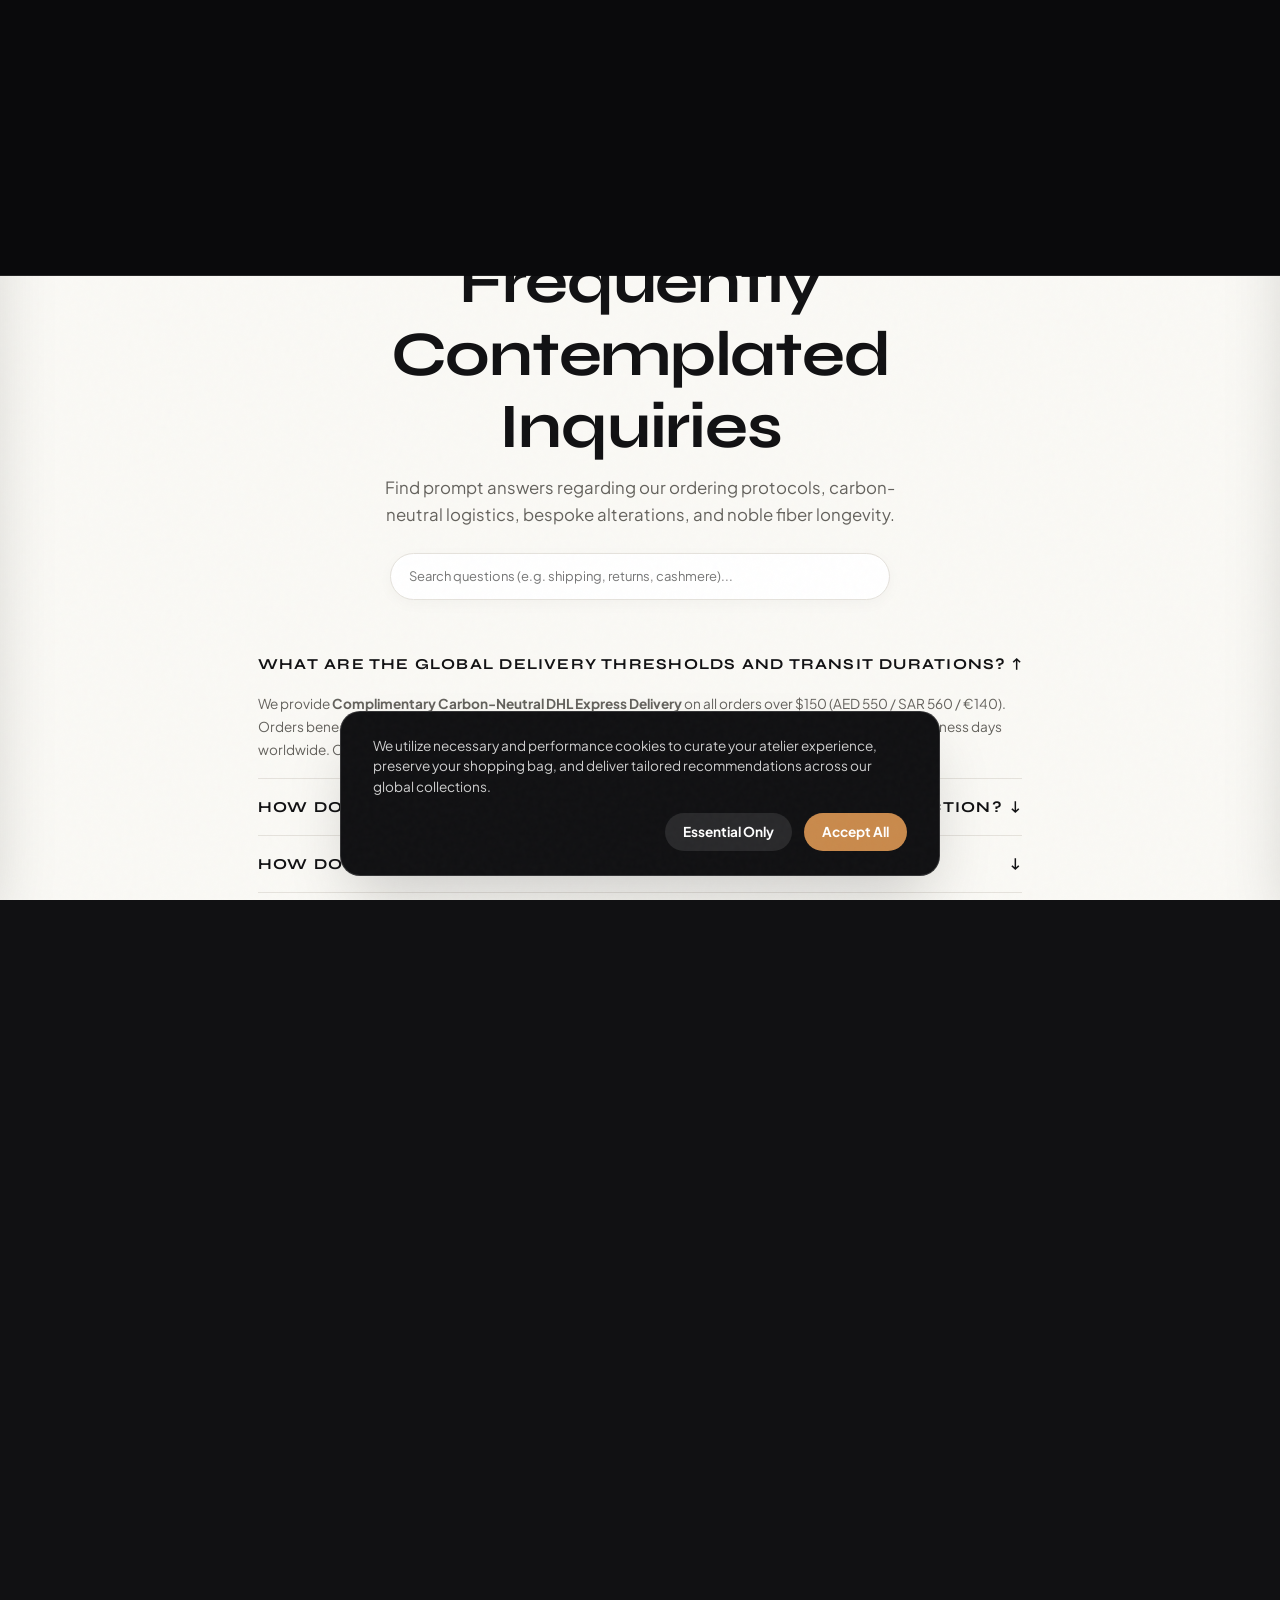
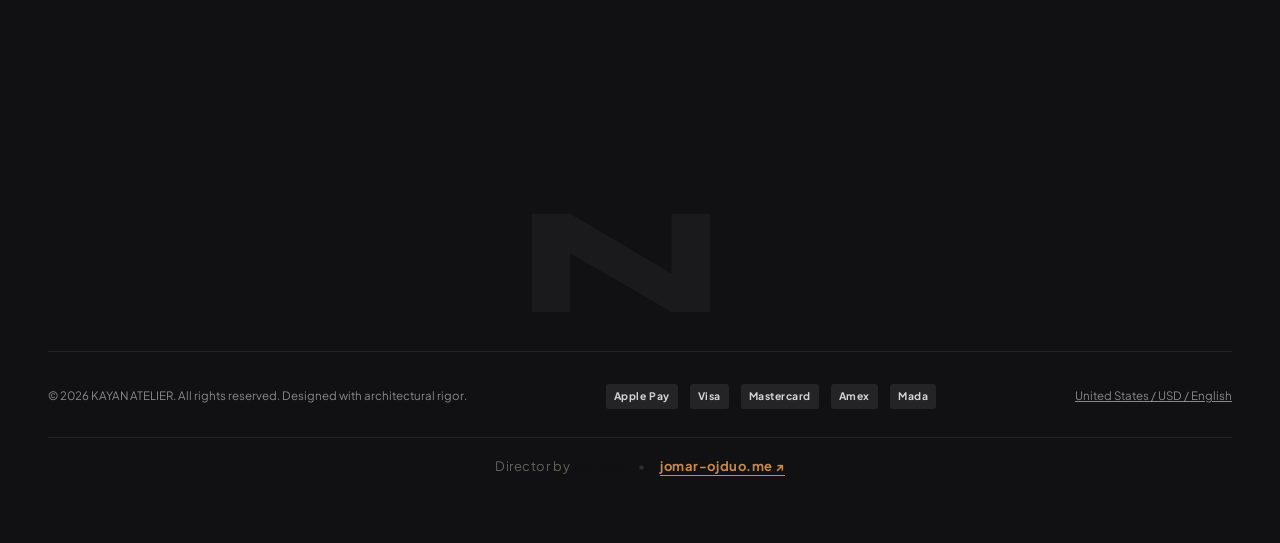
==== pages/faq.html @ 314fc162 "first commit" ====
<!DOCTYPE html>
<html lang="en" dir="ltr" data-theme="light">
<head>
  <meta charset="UTF-8" />
  <meta name="viewport" content="width=device-width, initial-scale=1.0" />
  <title>Frequently Contemplated Questions — KAYAN Atelier</title>
  <meta name="description" content="Answers regarding global delivery thresholds, white-glove returns, tailoring alterations, and noble fiber maintenance." />
  <link rel="icon" type="image/svg+xml" href="../assets/img/favicon.svg" />

  <!-- Google Fonts Preconnect & Stylesheets -->
  <link rel="preconnect" href="https://fonts.googleapis.com" />
  <link rel="preconnect" href="https://fonts.gstatic.com" crossorigin />
  <link href="https://fonts.googleapis.com/css2?family=Cairo:wght@400;600;700&family=Playfair+Display:ital,wght@0,600;0,700;1,600&family=Plus+Jakarta+Sans:wght@400;500;600;700&family=Syne:wght@700;800&family=Tajawal:wght@400;500;700&display=swap" rel="stylesheet" />

  <!-- Core Design System & Tokens -->
  <link rel="stylesheet" href="../assets/css/tokens.css" />
  <link rel="stylesheet" href="../assets/css/base.css" />
  <link rel="stylesheet" href="../assets/css/layout.css" />
  <link rel="stylesheet" href="../assets/css/animations.css" />
  <link rel="stylesheet" href="../assets/css/rtl.css" />

  <!-- Components CSS -->
  <link rel="stylesheet" href="../assets/css/components/header.css" />
  <link rel="stylesheet" href="../assets/css/components/megamenu.css" />
  <link rel="stylesheet" href="../assets/css/components/cart-drawer.css" />
  <link rel="stylesheet" href="../assets/css/components/search.css" />
  <link rel="stylesheet" href="../assets/css/components/product-card.css" />
  <link rel="stylesheet" href="../assets/css/components/modals.css" />
  <link rel="stylesheet" href="../assets/css/components/toasts.css" />
  <link rel="stylesheet" href="../assets/css/components/cursor.css" />
  <link rel="stylesheet" href="../assets/css/components/footer.css" />
  <link rel="stylesheet" href="../assets/css/pages/product.css" />

  <!-- CDNs: GSAP 3 & Lenis for silky smooth 60fps animations -->
  <script src="https://cdn.jsdelivr.net/npm/gsap@3.12.5/dist/gsap.min.js"></script>
  <script src="https://cdn.jsdelivr.net/npm/gsap@3.12.5/dist/ScrollTrigger.min.js"></script>
  <script src="https://cdn.jsdelivr.net/npm/lenis@1.0.45/dist/lenis.min.js"></script>
</head>
<body>
  <!-- Accessibility Skip Link -->
  <a href="#main-content" class="skip-link">Skip to main content</a>

  <!-- Tactile Grain Overlay -->
  <div class="grain-overlay" aria-hidden="true"></div>

  <!-- Page Transition Curtain -->
  <div class="transition-curtain">
    <div class="curtain-logo">K A Y A N</div>
  </div>

  <!-- Global Header Mount -->
  <div id="site-header-mount"></div>

  <!-- MAIN FAQ CONTENT -->
  <main id="main-content">
    <div class="container" style="max-width:860px; padding-block:var(--space-xl) var(--space-2xl);">
      
      <!-- Breadcrumbs -->
      <nav class="shop-breadcrumbs" aria-label="Breadcrumb Navigation" style="margin-bottom:16px;">
        <a href="../index.html">Atelier</a>
        <span>/</span>
        <span style="color:var(--color-text);">Client Guidance & FAQ</span>
      </nav>

      <div style="text-align:center; margin-bottom:36px;">
        <span class="pdp-brand-tag">Atelier Knowledge Dossier</span>
        <h1 class="font-display font-bold text-3xl" style="margin-block:6px 12px;">Frequently Contemplated Inquiries</h1>
        <p class="text-sm" style="color:var(--color-text-muted); max-width:540px; margin:0 auto 24px;">
          Find prompt answers regarding our ordering protocols, carbon-neutral logistics, bespoke alterations, and noble fiber longevity.
        </p>

        <!-- Live Instant Search Bar -->
        <div style="max-width:500px; margin:0 auto;">
          <input type="text" id="faq-search-input" placeholder="Search questions (e.g. shipping, returns, cashmere)..." style="width:100%; padding:12px 18px; border:1px solid var(--color-border); border-radius:var(--radius-full); background:var(--color-surface); font-size:13px; color:var(--color-text); outline:none; box-shadow:0 4px 15px rgba(0,0,0,0.03);" />
        </div>
      </div>

      <!-- FAQ Accordions Container -->
      <div id="faq-accordions-mount" class="pdp-accordions" style="border-top:none;">
        
        <div class="pdp-accordion-item open" data-keywords="shipping delivery free express cost speed threshold dhl">
          <button class="pdp-accordion-trigger">
            <span>What are the global delivery thresholds and transit durations?</span>
            <span class="pdp-accordion-icon">&darr;</span>
          </button>
          <div class="pdp-accordion-content">
            <p>We provide <strong>Complimentary Carbon-Neutral DHL Express Delivery</strong> on all orders over $150 (AED 550 / SAR 560 / €140). Orders beneath this threshold incur a flat $15 standard shipping fee. Transit times generally average 2–4 business days worldwide. Orders placed before 18:00 GST qualify for same-day atelier packing.</p>
          </div>
        </div>

        <div class="pdp-accordion-item" data-keywords="returns refund exchange white glove return pickup 30 days">
          <button class="pdp-accordion-trigger">
            <span>How does the White-Glove Doorstep Return protocol function?</span>
            <span class="pdp-accordion-icon">&darr;</span>
          </button>
          <div class="pdp-accordion-content">
            <p>We offer complimentary doorstep pickup for returns within 30 days of acquisition receipt. Garments must remain unworn, unaltered, with original security tags and cedar packaging intact. Simply visit your Collector Portal or contact WhatsApp concierge to schedule a private courier collection.</p>
          </div>
        </div>

        <div class="pdp-accordion-item" data-keywords="discount volume promo multi buy equinox 20% 25%">
          <button class="pdp-accordion-trigger">
            <span>How do the Multi-Piece Equinox volume discounts work?</span>
            <span class="pdp-accordion-icon">&darr;</span>
          </button>
          <div class="pdp-accordion-content">
            <p>During our Equinox seasonal event, acquiring 2 silhouettes applies an automated <strong>20% reduction</strong> across both items. Acquiring 3 or more silhouettes unlocks a <strong>25% reduction</strong> across the entire bag. No code is required; discounts calculate dynamically in your bag drawer.</p>
          </div>
        </div>

        <div class="pdp-accordion-item" data-keywords="sizing fit guide measurements tailors alteration small large">
          <button class="pdp-accordion-trigger">
            <span>How are KAYAN silhouettes proportioned and fitted?</span>
            <span class="pdp-accordion-icon">&darr;</span>
          </button>
          <div class="pdp-accordion-content">
            <p>Our garments are conceived with architectural presence, often featuring gentle dropped shoulders, intentional volume, and fluid drapes. Use our interactive Size Guide Calculator on any garment page to compute tailored fits based on bust and waist dimensions. Members of KAYAN Circle also enjoy complimentary hem and sleeve alterations at all 12 flagship ateliers.</p>
          </div>
        </div>

        <div class="pdp-accordion-item" data-keywords="noble fibers care washing dry clean merino cashmere silk cotton">
          <button class="pdp-accordion-trigger">
            <span>How should I preserve and maintain noble fibers?</span>
            <span class="pdp-accordion-icon">&darr;</span>
          </button>
          <div class="pdp-accordion-content">
            <p>Pure merino wool and cashmere should not be frequently laundered; wool naturally breathes and repels odors. Air garments after wear on the provided cedar hangers. For deep cleansing, employ specialist eco dry-cleaning only. Mulberry silk should be gently steamed or cold-washed with silk elixir.</p>
          </div>
        </div>

        <div class="pdp-accordion-item" data-keywords="loyalty circle tier points obsidian rewards vip">
          <button class="pdp-accordion-trigger">
            <span>What are the tiers of the KAYAN Circle program?</span>
            <span class="pdp-accordion-icon">&darr;</span>
          </button>
          <div class="pdp-accordion-content">
            <p>The Circle comprises Member, Silver Horizon, Gold Solstice, and Obsidian Circle tiers. Points accrue at 1 point per $1 acquired. Privileges include 48-hour pre-drop runway reserve, dedicated 24/7 private WhatsApp concierge, and private salon suite bookings.</p>
          </div>
        </div>

      </div>

    </div>
  </main>

  <!-- Global Footer Mount -->
  <div id="site-footer-mount"></div>

  <!-- Application Bootstrap (Universal: works on file:/// and HTTP) -->
  <script src="../assets/js/kayan-bundle.js"></script>
  <script>
    // Accordion toggle & instant search
    document.addEventListener('DOMContentLoaded', () => {
      const items = document.querySelectorAll('.pdp-accordion-item');
      items.forEach(item => {
        const trigger = item.querySelector('.pdp-accordion-trigger');
        trigger.addEventListener('click', () => {
          item.classList.toggle('open');
        });
      });

      const search = document.getElementById('faq-search-input');
      search?.addEventListener('input', (e) => {
        const query = e.target.value.toLowerCase().trim();
        items.forEach(item => {
          const text = item.textContent.toLowerCase();
          const keywords = item.dataset.keywords || '';
          if (query === '' || text.includes(query) || keywords.includes(query)) {
            item.style.display = 'block';
            if (query !== '') item.classList.add('open');
          } else {
            item.style.display = 'none';
          }
        });
      });
    });
  </script>
</body>
</html>
---- assets/css/tokens.css ----
/* ==========================================================================
   KAYAN LUXURY FASHION — DESIGN SYSTEM TOKENS
   ========================================================================== */

:root {
  /* --- Brand Primitives --- */
  --brand-raw-alabaster: #FAF9F5;
  --brand-bone-muted: #F1EFEA;
  --brand-surface-white: #FFFFFF;
  --brand-obsidian-ink: #111113;
  --brand-obsidian-soft: #1E1E22;
  --brand-terracotta-gold: #C98A4C;
  --brand-bronze-light: #D4A373;
  --brand-warm-stone: #E5E2DC;

  /* --- Light Theme (Default) --- */
  --color-bg: var(--brand-raw-alabaster);
  --color-bg-secondary: var(--brand-bone-muted);
  --color-surface: var(--brand-surface-white);
  --color-surface-hover: #F8F7F4;
  --color-surface-glass: rgba(255, 255, 255, 0.82);
  --color-surface-elevated: #FFFFFF;

  --color-text: var(--brand-obsidian-ink);
  --color-text-muted: #64625D;
  --color-text-subtle: #98948C;
  --color-text-inverse: var(--brand-raw-alabaster);

  --color-border: var(--brand-warm-stone);
  --color-border-subtle: #EEECE7;
  --color-border-strong: #BCB8B0;

  --color-primary: var(--brand-obsidian-ink);
  --color-primary-hover: #26262B;
  --color-primary-contrast: var(--brand-raw-alabaster);

  --color-accent: var(--brand-terracotta-gold);
  --color-accent-hover: #B2773B;
  --color-accent-subtle: rgba(201, 138, 76, 0.12);
  --color-accent-contrast: #FFFFFF;

  --color-success: #10B981;
  --color-warning: #F59E0B;
  --color-error: #EF4444;
  --color-sale: #DC2626;
  --color-sale-subtle: rgba(220, 38, 38, 0.1);

  /* --- Shadows --- */
  --shadow-xs: 0 1px 2px rgba(0, 0, 0, 0.04);
  --shadow-sm: 0 4px 12px rgba(0, 0, 0, 0.05);
  --shadow-md: 0 12px 28px -6px rgba(0, 0, 0, 0.08);
  --shadow-lg: 0 20px 48px -8px rgba(0, 0, 0, 0.12);
  --shadow-xl: 0 32px 64px -12px rgba(0, 0, 0, 0.18);
  --shadow-accent: 0 8px 24px rgba(201, 138, 76, 0.25);

  /* --- Typography --- */
  --font-display: 'Syne', 'Playfair Display', Georgia, serif;
  --font-serif: 'Playfair Display', Georgia, serif;
  --font-sans: 'Plus Jakarta Sans', system-ui, -apple-system, BlinkMacSystemFont, 'Segoe UI', Roboto, sans-serif;
  --font-arabic: 'Tajawal', 'Cairo', system-ui, sans-serif;

  /* Fluid Type Scale */
  --text-2xs: clamp(0.65rem, 0.62rem + 0.15vw, 0.72rem);
  --text-xs: clamp(0.75rem, 0.72rem + 0.2vw, 0.85rem);
  --text-sm: clamp(0.85rem, 0.82rem + 0.25vw, 0.95rem);
  --text-base: clamp(0.95rem, 0.92rem + 0.3vw, 1.05rem);
  --text-md: clamp(1.1rem, 1.05rem + 0.4vw, 1.25rem);
  --text-lg: clamp(1.25rem, 1.18rem + 0.6vw, 1.55rem);
  --text-xl: clamp(1.55rem, 1.45rem + 0.9vw, 2.1rem);
  --text-2xl: clamp(2rem, 1.75rem + 1.4vw, 2.9rem);
  --text-3xl: clamp(2.6rem, 2.2rem + 2.2vw, 4.2rem);
  --text-hero: clamp(3.2rem, 2.6rem + 4.2vw, 6.8rem);

  /* --- Spacing System --- */
  --space-3xs: 0.25rem;
  --space-2xs: 0.5rem;
  --space-xs: 0.75rem;
  --space-sm: 1rem;
  --space-md: 1.5rem;
  --space-lg: 2rem;
  --space-xl: 3rem;
  --space-2xl: 4.5rem;
  --space-3xl: 6.5rem;
  --space-4xl: 9rem;

  /* Container & Layout */
  --container-max: 1560px;
  --container-narrow: 1200px;
  --container-reading: 840px;
  --header-height: 80px;
  --announcement-height: 40px;

  /* Radius */
  --radius-xs: 3px;
  --radius-sm: 6px;
  --radius-md: 12px;
  --radius-lg: 20px;
  --radius-xl: 32px;
  --radius-full: 9999px;

  /* Transitions & Motion Curves */
  --ease-out-expo: cubic-bezier(0.16, 1, 0.3, 1);
  --ease-out-quart: cubic-bezier(0.25, 1, 0.5, 1);
  --ease-in-out-quart: cubic-bezier(0.76, 0, 0.24, 1);
  --ease-spring: cubic-bezier(0.34, 1.56, 0.64, 1);
  --ease-smooth: cubic-bezier(0.4, 0, 0.2, 1);

  --duration-fast: 180ms;
  --duration-normal: 320ms;
  --duration-medium: 500ms;
  --duration-slow: 850ms;
  --duration-deliberate: 1200ms;

  /* Z-Index Hierarchy */
  --z-negative: -1;
  --z-base: 1;
  --z-sticky: 50;
  --z-header: 100;
  --z-megamenu: 110;
  --z-floating-bar: 150;
  --z-drawer: 200;
  --z-modal: 300;
  --z-toast: 400;
  --z-cursor: 999;
  --z-preloader: 1000;
  --z-transition-wipe: 1100;
}

/* --- Dark Theme Overrides --- */
[data-theme="dark"] {
  --color-bg: #0A0A0C;
  --color-bg-secondary: #121216;
  --color-surface: #18181D;
  --color-surface-hover: #222229;
  --color-surface-glass: rgba(24, 24, 29, 0.85);
  --color-surface-elevated: #202026;

  --color-text: #F6F4F0;
  --color-text-muted: #9E9B93;
  --color-text-subtle: #68655E;
  --color-text-inverse: #0A0A0C;

  --color-border: #282830;
  --color-border-subtle: #1C1C22;
  --color-border-strong: #3D3D48;

  --color-primary: #F6F4F0;
  --color-primary-hover: #E3E0D8;
  --color-primary-contrast: #0A0A0C;

  --color-accent: var(--brand-bronze-light);
  --color-accent-hover: #E2B384;
  --color-accent-subtle: rgba(212, 163, 115, 0.16);
  --color-accent-contrast: #0A0A0C;

  --shadow-xs: 0 1px 2px rgba(0, 0, 0, 0.35);
  --shadow-sm: 0 4px 14px rgba(0, 0, 0, 0.45);
  --shadow-md: 0 12px 30px rgba(0, 0, 0, 0.55);
  --shadow-lg: 0 20px 50px rgba(0, 0, 0, 0.65);
  --shadow-xl: 0 32px 70px rgba(0, 0, 0, 0.75);
}

/* Reduced Motion Override */
@media (prefers-reduced-motion: reduce) {
  *, *::before, *::after {
    animation-duration: 0.01ms !important;
    animation-iteration-count: 1 !important;
    transition-duration: 0.01ms !important;
    scroll-behavior: auto !important;
  }
}
---- assets/css/base.css ----
/* ==========================================================================
   KAYAN LUXURY FASHION — BASE CSS & RESET
   ========================================================================== */

*, *::before, *::after {
  box-sizing: border-box;
  margin: 0;
  padding: 0;
}

html {
  font-size: 16px;
  scroll-behavior: smooth;
  -webkit-text-size-adjust: 100%;
  text-rendering: optimizeLegibility;
  -webkit-font-smoothing: antialiased;
  -moz-osx-font-smoothing: grayscale;
  background-color: var(--color-bg);
  color: var(--color-text);
  transition: background-color var(--duration-medium) var(--ease-out-expo),
              color var(--duration-medium) var(--ease-out-expo);
}

body {
  min-height: 100vh;
  font-family: var(--font-sans);
  font-size: var(--text-base);
  line-height: 1.6;
  color: var(--color-text);
  background-color: var(--color-bg);
  overflow-x: hidden;
  position: relative;
}

/* RTL Typography adjust */
[dir="rtl"] body {
  font-family: var(--font-arabic), var(--font-sans);
}

[dir="rtl"] h1, [dir="rtl"] h2, [dir="rtl"] h3, [dir="rtl"] .font-display {
  font-family: var(--font-arabic), var(--font-display);
  letter-spacing: normal;
}

/* Selection */
::selection {
  background-color: var(--color-accent);
  color: #FFFFFF;
}

/* Focus Outline */
:focus-visible {
  outline: 2px solid var(--color-accent);
  outline-offset: 3px;
  border-radius: var(--radius-xs);
}

:focus:not(:focus-visible) {
  outline: none;
}

/* Accessibility: Skip Link */
.skip-link {
  position: absolute;
  top: -100px;
  inset-inline-start: var(--space-md);
  z-index: 9999;
  background: var(--color-primary);
  color: var(--color-primary-contrast);
  padding: var(--space-xs) var(--space-md);
  font-weight: 600;
  border-radius: var(--radius-sm);
  transition: top var(--duration-fast) var(--ease-out-quart);
  text-decoration: none;
}

.skip-link:focus {
  top: var(--space-md);
}

/* Visually Hidden Helper */
.sr-only {
  position: absolute !important;
  width: 1px !important;
  height: 1px !important;
  padding: 0 !important;
  margin: -1px !important;
  overflow: hidden !important;
  clip: rect(0, 0, 0, 0) !important;
  white-space: nowrap !important;
  border: 0 !important;
}

/* Links */
a {
  color: inherit;
  text-decoration: none;
  transition: color var(--duration-fast) var(--ease-smooth);
}

/* Typography elements */
h1, h2, h3, h4, h5, h6 {
  font-family: var(--font-display);
  font-weight: 700;
  line-height: 1.15;
  letter-spacing: -0.02em;
  color: var(--color-text);
  margin-bottom: var(--space-xs);
}

h1 { font-size: var(--text-3xl); }
h2 { font-size: var(--text-2xl); }
h3 { font-size: var(--text-xl); }
h4 { font-size: var(--text-lg); }
h5 { font-size: var(--text-md); }
h6 { font-size: var(--text-base); }

p {
  margin-bottom: var(--space-sm);
  color: var(--color-text-muted);
}

p:last-child {
  margin-bottom: 0;
}

/* Images & Media */
img, picture, video, canvas, svg {
  display: block;
  max-width: 100%;
  height: auto;
}

img {
  object-fit: cover;
}

/* Form Elements */
input, button, textarea, select {
  font: inherit;
  color: inherit;
  border: none;
  background: transparent;
}

button {
  cursor: pointer;
  user-select: none;
}

/* Scrollbar Customization */
::-webkit-scrollbar {
  width: 8px;
  height: 8px;
}

::-webkit-scrollbar-track {
  background: var(--color-bg-secondary);
}

::-webkit-scrollbar-thumb {
  background: var(--color-border-strong);
  border-radius: var(--radius-full);
}

::-webkit-scrollbar-thumb:hover {
  background: var(--color-text-subtle);
}

/* Custom Grain Overlay for Editorial Feel */
.grain-overlay {
  position: fixed;
  inset: 0;
  width: 100%;
  height: 100%;
  pointer-events: none;
  z-index: 998;
  opacity: 0.022;
  background-image: url("data:image/svg+xml,%3Csvg viewBox='0 0 200 200' xmlns='http://www.w3.org/2000/svg'%3E%3Cfilter id='noiseFilter'%3E%3CfeTurbulence type='fractalNoise' baseFrequency='0.8' numOctaves='3' stitchTiles='stitch'/%3E%3C/filter%3E%3Crect width='100%25' height='100%25' filter='url(%23noiseFilter)'/%3E%3C/svg%3E");
}
---- assets/css/layout.css ----
/* ==========================================================================
   KAYAN LUXURY FASHION — LAYOUT UTILITIES
   ========================================================================== */

.page-wrapper {
  position: relative;
  min-height: 100vh;
  display: flex;
  flex-direction: column;
}

main {
  flex: 1 0 auto;
}

/* Containers */
.container {
  width: 100%;
  max-width: var(--container-max);
  margin-inline: auto;
  padding-inline: var(--space-md);
}

.container-narrow {
  width: 100%;
  max-width: var(--container-narrow);
  margin-inline: auto;
  padding-inline: var(--space-md);
}

.container-reading {
  width: 100%;
  max-width: var(--container-reading);
  margin-inline: auto;
  padding-inline: var(--space-md);
}

.container-fluid {
  width: 100%;
  padding-inline: var(--space-md);
}

@media (min-width: 768px) {
  .container, .container-narrow, .container-fluid {
    padding-inline: var(--space-lg);
  }
}

@media (min-width: 1280px) {
  .container, .container-narrow, .container-fluid {
    padding-inline: var(--space-xl);
  }
}

/* Section Spacing */
.section-py {
  padding-block: var(--space-2xl);
}

.section-py-lg {
  padding-block: var(--space-3xl);
}

.section-py-sm {
  padding-block: var(--space-xl);
}

/* Flex Utilities */
.flex { display: flex; }
.inline-flex { display: inline-flex; }
.flex-col { flex-direction: column; }
.flex-wrap { flex-wrap: wrap; }
.items-center { align-items: center; }
.items-start { align-items: flex-start; }
.items-end { align-items: flex-end; }
.items-stretch { align-items: stretch; }
.justify-between { justify-content: space-between; }
.justify-center { justify-content: center; }
.justify-end { justify-content: flex-end; }
.justify-start { justify-content: flex-start; }

.gap-2xs { gap: var(--space-2xs); }
.gap-xs { gap: var(--space-xs); }
.gap-sm { gap: var(--space-sm); }
.gap-md { gap: var(--space-md); }
.gap-lg { gap: var(--space-lg); }
.gap-xl { gap: var(--space-xl); }

/* Grid Utilities */
.grid { display: grid; }
.grid-cols-1 { grid-template-columns: repeat(1, minmax(0, 1fr)); }
.grid-cols-2 { grid-template-columns: repeat(2, minmax(0, 1fr)); }
.grid-cols-3 { grid-template-columns: repeat(3, minmax(0, 1fr)); }
.grid-cols-4 { grid-template-columns: repeat(4, minmax(0, 1fr)); }
.grid-cols-5 { grid-template-columns: repeat(5, minmax(0, 1fr)); }

@media (max-width: 1024px) {
  .grid-cols-4, .grid-cols-5 {
    grid-template-columns: repeat(2, minmax(0, 1fr));
  }
}

@media (max-width: 640px) {
  .grid-cols-2, .grid-cols-3, .grid-cols-4, .grid-cols-5 {
    grid-template-columns: repeat(1, minmax(0, 1fr));
  }
}

/* Section Header Typography pattern */
.section-header {
  margin-bottom: var(--space-xl);
  display: flex;
  flex-direction: column;
  gap: var(--space-2xs);
}

.section-header.flex-row-header {
  flex-direction: row;
  justify-content: space-between;
  align-items: flex-end;
}

.section-tag {
  font-family: var(--font-sans);
  font-size: var(--text-xs);
  text-transform: uppercase;
  letter-spacing: 0.18em;
  font-weight: 700;
  color: var(--color-accent);
}

.section-title {
  font-family: var(--font-display);
  font-size: var(--text-2xl);
  font-weight: 700;
  letter-spacing: -0.02em;
  color: var(--color-text);
  line-height: 1.1;
}

.section-desc {
  max-width: 580px;
  font-size: var(--text-base);
  color: var(--color-text-muted);
}
---- assets/css/animations.css ----
/* ==========================================================================
   KAYAN LUXURY FASHION — ANIMATIONS & KEYFRAMES
   ========================================================================== */

/* Shimmer for Skeleton States */
@keyframes shimmer {
  0% { background-position: -200% 0; }
  100% { background-position: 200% 0; }
}

.skeleton {
  background: linear-gradient(
    90deg,
    var(--color-bg-secondary) 25%,
    var(--color-surface-hover) 37%,
    var(--color-bg-secondary) 63%
  );
  background-size: 400% 100%;
  animation: shimmer 1.6s ease-in-out infinite;
  border-radius: var(--radius-xs);
}

/* Marquee Animations */
@keyframes marqueeLeft {
  0% { transform: translate3d(0, 0, 0); }
  100% { transform: translate3d(-50%, 0, 0); }
}

@keyframes marqueeRight {
  0% { transform: translate3d(-50%, 0, 0); }
  100% { transform: translate3d(0, 0, 0); }
}

.marquee-track {
  display: flex;
  width: max-content;
  white-space: nowrap;
  will-change: transform;
  animation: marqueeLeft 32s linear infinite;
}

.marquee-track.reverse {
  animation: marqueeRight 32s linear infinite;
}

.marquee-track:hover {
  animation-play-state: paused;
}

/* Badge Pulsing */
@keyframes pulseDot {
  0% { transform: scale(0.95); box-shadow: 0 0 0 0 rgba(201, 138, 76, 0.6); }
  70% { transform: scale(1); box-shadow: 0 0 0 8px rgba(201, 138, 76, 0); }
  100% { transform: scale(0.95); box-shadow: 0 0 0 0 rgba(201, 138, 76, 0); }
}

.pulsing-dot {
  width: 8px;
  height: 8px;
  background-color: var(--color-accent);
  border-radius: 50%;
  display: inline-block;
  animation: pulseDot 2s cubic-bezier(0.4, 0, 0.6, 1) infinite;
}

/* Heart Particle Burst */
@keyframes heartBurstEffect {
  0% { transform: scale(0.8); }
  45% { transform: scale(1.35); }
  75% { transform: scale(0.95); }
  100% { transform: scale(1); }
}

.heart-burst {
  animation: heartBurstEffect 480ms var(--ease-spring) forwards;
}

/* Cart Badge Pop */
@keyframes badgePop {
  0% { transform: scale(0.6); }
  50% { transform: scale(1.4); }
  100% { transform: scale(1); }
}

.badge-pop {
  animation: badgePop 350ms var(--ease-spring) forwards;
}

/* Button Ripple Effect */
.ripple {
  position: absolute;
  border-radius: 50%;
  transform: scale(0);
  animation: rippleEffect 600ms linear;
  background-color: rgba(255, 255, 255, 0.35);
  pointer-events: none;
}

@keyframes rippleEffect {
  to {
    transform: scale(4);
    opacity: 0;
  }
}

/* Floating animation */
@keyframes subtleFloat {
  0%, 100% { transform: translateY(0); }
  50% { transform: translateY(-8px); }
}

.animate-float {
  animation: subtleFloat 5s ease-in-out infinite;
}

/* Spin animation */
@keyframes spinClockwise {
  from { transform: rotate(0deg); }
  to { transform: rotate(360deg); }
}

.animate-spin {
  animation: spinClockwise 12s linear infinite;
}

/* Page Transition Curtain Wipe */
.transition-curtain {
  position: fixed;
  inset: 0;
  width: 100vw;
  height: 100vh;
  z-index: var(--z-transition-wipe);
  background: var(--brand-obsidian-ink);
  transform: translateY(100%);
  pointer-events: none;
  display: flex;
  align-items: center;
  justify-content: center;
  flex-direction: column;
  gap: var(--space-md);
  color: var(--brand-raw-alabaster);
}

.transition-curtain .curtain-logo {
  font-family: var(--font-display);
  font-size: var(--text-2xl);
  font-weight: 700;
  letter-spacing: 0.35em;
  opacity: 0;
  transform: translateY(20px);
}

/* Theme Toggle Circular Reveal */
::view-transition-old(root),
::view-transition-new(root) {
  animation: none;
  mix-blend-mode: normal;
}
---- assets/css/rtl.css ----
/* ==========================================================================
   KAYAN LUXURY FASHION — RTL (ARABIC) STYLES
   ========================================================================== */

[dir="rtl"] {
  direction: rtl;
  text-align: right;
}

[dir="rtl"] body {
  font-family: var(--font-arabic), system-ui, sans-serif;
}

[dir="rtl"] h1,
[dir="rtl"] h2,
[dir="rtl"] h3,
[dir="rtl"] h4,
[dir="rtl"] h5,
[dir="rtl"] h6,
[dir="rtl"] .font-display,
[dir="rtl"] .logo-wordmark {
  letter-spacing: 0 !important;
}

/* Icon Flips for RTL */
[dir="rtl"] .icon-flip-rtl,
[dir="rtl"] .arrow-icon,
[dir="rtl"] .btn-arrow svg,
[dir="rtl"] .breadcrumb-separator svg {
  transform: scaleX(-1);
}

/* Drawer Transitions in RTL */
[dir="rtl"] .cart-drawer {
  right: auto;
  left: 0;
  transform: translateX(-100%);
}

[dir="rtl"] .cart-drawer.active {
  transform: translateX(0);
}

[dir="rtl"] .mobile-nav-drawer {
  right: auto;
  left: 0;
  transform: translateX(-100%);
}

[dir="rtl"] .mobile-nav-drawer.active {
  transform: translateX(0);
}

/* Float / Absolute Overrides for Badges & Modals */
[dir="rtl"] .product-badge-stack {
  left: auto;
  right: var(--space-xs);
}

[dir="rtl"] .product-wishlist-btn {
  right: auto;
  left: var(--space-xs);
}

/* Search Shortcut Key hint */
[dir="rtl"] .search-kbd {
  font-family: monospace;
  direction: ltr;
}

/* Swiper / Marquee */
[dir="rtl"] .marquee-track {
  animation-name: marqueeRight;
}

[dir="rtl"] .marquee-track.reverse {
  animation-name: marqueeLeft;
}

/* Onboarding Panels Typography in RTL */
[dir="rtl"] .onboarding-panel-title .panel-txt-main {
  display: none;
}

[dir="rtl"] .onboarding-panel-title .panel-txt-sub {
  display: block;
  font-family: var(--font-arabic), 'Cairo', sans-serif;
  font-size: clamp(1.6rem, 2.8vw, 2.4rem);
  font-weight: 700;
  letter-spacing: 0;
  color: #FFFFFF;
}

/* Featured Tabs in RTL */
[dir="rtl"] .featured-tabs {
  direction: rtl;
}
---- assets/css/components/header.css ----
/* ==========================================================================
   KAYAN LUXURY FASHION — HEADER & ANNOUNCEMENT BAR
   ========================================================================== */

/* Announcement Bar */
.announcement-bar {
  background-color: var(--brand-obsidian-ink);
  color: var(--brand-raw-alabaster);
  height: var(--announcement-height);
  font-size: var(--text-xs);
  letter-spacing: 0.05em;
  position: relative;
  z-index: calc(var(--z-header) + 1);
  display: flex;
  align-items: center;
  justify-content: center;
  overflow: hidden;
  border-bottom: 1px solid rgba(255, 255, 255, 0.08);
}

.announcement-slider {
  display: flex;
  align-items: center;
  justify-content: center;
  height: 100%;
  position: relative;
  width: 100%;
}

.announcement-item {
  position: absolute;
  inset: 0;
  display: flex;
  align-items: center;
  justify-content: center;
  gap: var(--space-xs);
  opacity: 0;
  transform: translateY(100%);
  transition: opacity 0.4s var(--ease-out-quart), transform 0.4s var(--ease-out-quart);
  pointer-events: none;
}

.announcement-item.active {
  opacity: 1;
  transform: translateY(0);
  pointer-events: auto;
}

.announcement-item a {
  text-decoration: underline;
  text-underline-offset: 3px;
  font-weight: 600;
  color: var(--brand-bronze-light);
}

.announcement-timer {
  display: inline-flex;
  align-items: center;
  gap: 4px;
  background: rgba(255, 255, 255, 0.12);
  padding: 2px 8px;
  border-radius: var(--radius-full);
  font-variant-numeric: tabular-nums;
  font-weight: 700;
  font-size: 0.72rem;
}

.announcement-close {
  position: absolute;
  inset-inline-end: var(--space-md);
  background: none;
  border: none;
  color: var(--brand-raw-alabaster);
  opacity: 0.7;
  cursor: pointer;
  display: flex;
  align-items: center;
  padding: 4px;
  transition: opacity var(--duration-fast);
}

.announcement-close:hover {
  opacity: 1;
}

/* Site Header */
.site-header {
  position: sticky;
  top: 0;
  left: 0;
  width: 100%;
  z-index: var(--z-header);
  background-color: var(--color-surface-glass);
  backdrop-filter: blur(16px);
  -webkit-backdrop-filter: blur(16px);
  border-bottom: 1px solid var(--color-border-subtle);
  transition: transform 0.35s var(--ease-out-quart),
              background-color var(--duration-normal),
              box-shadow var(--duration-normal),
              padding 0.3s var(--ease-out-quart);
}

.site-header.header-hidden {
  transform: translateY(-100%);
}

.site-header.header-scrolled {
  box-shadow: var(--shadow-sm);
  background-color: var(--color-surface-glass);
}

.header-container {
  display: flex;
  align-items: center;
  justify-content: space-between;
  height: var(--header-height);
  padding-inline: var(--space-md);
  max-width: var(--container-max);
  margin-inline: auto;
  position: relative;
}

@media (min-width: 1024px) {
  .header-container {
    padding-inline: var(--space-xl);
  }
}

/* Header Left: Department Switcher */
.header-nav-left {
  display: flex;
  align-items: center;
  position: relative;
}

.dept-nav-list {
  display: none;
  align-items: center;
  list-style: none;
  gap: var(--space-sm);
  position: relative;
}

@media (min-width: 1024px) {
  .dept-nav-list {
    display: flex;
  }
}

.dept-nav-item {
  position: relative;
}

.dept-nav-link {
  font-size: var(--text-sm);
  font-weight: 600;
  text-transform: uppercase;
  letter-spacing: 0.08em;
  color: var(--color-text-muted);
  padding: var(--space-xs) var(--space-2xs);
  display: inline-block;
  transition: color var(--duration-fast);
  position: relative;
}

.dept-nav-link:hover,
.dept-nav-link.active {
  color: var(--color-text);
}

/* Sliding active pill indicator under department */
.dept-sliding-pill {
  position: absolute;
  bottom: 0;
  height: 2px;
  background-color: var(--color-primary);
  transition: left 0.3s var(--ease-out-expo), width 0.3s var(--ease-out-expo);
  pointer-events: none;
}

/* Header Center: Logo */
.header-logo-container {
  position: absolute;
  left: 50%;
  transform: translateX(-50%);
  display: flex;
  align-items: center;
  justify-content: center;
}

.header-logo-link {
  display: flex;
  align-items: center;
  text-decoration: none;
}

.header-logo-link svg {
  height: 38px;
  width: auto;
  transition: transform var(--duration-fast) var(--ease-spring);
}

.header-logo-link:hover svg {
  transform: scale(1.02);
}

/* Header Right: Actions */
.header-nav-right {
  display: flex;
  align-items: center;
  gap: var(--space-xs);
}

@media (min-width: 768px) {
  .header-nav-right {
    gap: var(--space-sm);
  }
}

.header-btn {
  display: inline-flex;
  align-items: center;
  justify-content: center;
  width: 44px;
  height: 44px;
  border-radius: var(--radius-full);
  background: transparent;
  color: var(--color-text);
  border: none;
  position: relative;
  transition: background-color var(--duration-fast), color var(--duration-fast), transform var(--duration-fast);
}

.header-btn:hover {
  background-color: var(--color-surface-hover);
  color: var(--color-accent);
}

.header-btn svg {
  width: 20px;
  height: 20px;
  stroke-width: 1.8;
}

.header-lang-btn {
  display: inline-flex;
  align-items: center;
  justify-content: center;
  padding: 6px 14px;
  height: 34px;
  border-radius: var(--radius-full);
  border: 1.5px solid var(--color-border);
  background: var(--color-surface);
  color: var(--color-text);
  font-family: var(--font-arabic), var(--font-body);
  font-size: 12px;
  font-weight: 700;
  cursor: pointer;
  letter-spacing: 0.05em;
  transition: all var(--duration-fast);
}

.header-lang-btn:hover {
  background: var(--color-primary);
  color: var(--color-bg);
  border-color: var(--color-primary);
  transform: translateY(-1px);
}

.announcement-tools {
  position: absolute;
  inset-inline-end: 16px;
  display: flex;
  align-items: center;
  gap: 12px;
  z-index: 2;
}

.announcement-lang-link {
  background: rgba(255, 255, 255, 0.15);
  border: 1px solid rgba(255, 255, 255, 0.25);
  color: #fff;
  padding: 2px 10px;
  border-radius: var(--radius-full);
  font-size: 11px;
  font-weight: 700;
  cursor: pointer;
  font-family: var(--font-arabic), var(--font-body);
  transition: background var(--duration-fast);
}

.announcement-lang-link:hover {
  background: var(--color-accent);
}

/* Badges for Wishlist and Cart */
.header-badge {
  position: absolute;
  top: 6px;
  inset-inline-end: 6px;
  min-width: 18px;
  height: 18px;
  padding: 0 4px;
  border-radius: var(--radius-full);
  background-color: var(--color-accent);
  color: #FFFFFF;
  font-size: 0.65rem;
  font-weight: 700;
  display: flex;
  align-items: center;
  justify-content: center;
  line-height: 1;
  pointer-events: none;
  transition: transform var(--duration-fast) var(--ease-spring);
}

.header-badge.empty {
  display: none;
}

/* Highlighted "Wear It" UGC Gallery Link */
.header-ugc-link {
  display: none;
  align-items: center;
  gap: 6px;
  font-size: var(--text-xs);
  font-weight: 700;
  text-transform: uppercase;
  letter-spacing: 0.1em;
  padding: 6px 12px;
  border-radius: var(--radius-full);
  background: var(--color-accent-subtle);
  color: var(--color-accent);
  transition: background var(--duration-fast), color var(--duration-fast);
}

@media (min-width: 1200px) {
  .header-ugc-link {
    display: inline-flex;
  }
}

.header-ugc-link:hover {
  background: var(--color-accent);
  color: #FFFFFF;
}

/* Mobile Hamburger Menu Button */
.header-mobile-toggle {
  display: inline-flex;
  align-items: center;
  justify-content: center;
  width: 44px;
  height: 44px;
  background: none;
  border: none;
  color: var(--color-text);
}

@media (min-width: 1024px) {
  .header-mobile-toggle {
    display: none;
  }
}

/* Hamburger Morph lines */
.hamburger-icon {
  width: 22px;
  height: 16px;
  position: relative;
  display: flex;
  flex-direction: column;
  justify-content: space-between;
}

.hamburger-line {
  display: block;
  width: 100%;
  height: 2px;
  background-color: currentColor;
  border-radius: 2px;
  transition: transform 0.3s var(--ease-out-expo), opacity 0.2s ease;
}

.header-mobile-toggle.active .hamburger-line:nth-child(1) {
  transform: translateY(7px) rotate(45deg);
}
.header-mobile-toggle.active .hamburger-line:nth-child(2) {
  opacity: 0;
}
.header-mobile-toggle.active .hamburger-line:nth-child(3) {
  transform: translateY(-7px) rotate(-45deg);
}

/* Scroll Progress Bar at the Top */
.scroll-progress-bar {
  position: absolute;
  bottom: 0;
  left: 0;
  height: 2px;
  background: linear-gradient(90deg, var(--color-accent), var(--brand-obsidian-ink));
  width: 0%;
  z-index: 101;
  transition: width 0.1s ease-out;
}
---- assets/css/components/megamenu.css ----
/* ==========================================================================
   KAYAN LUXURY FASHION — MEGA MENU & MOBILE DRAWER
   ========================================================================== */

/* Mega Menu Container (Desktop) */
.megamenu-panel {
  position: absolute;
  top: 100%;
  left: 0;
  width: 100%;
  background: var(--color-surface);
  border-bottom: 1px solid var(--color-border);
  box-shadow: var(--shadow-lg);
  opacity: 0;
  visibility: hidden;
  transform: translateY(-8px);
  clip-path: polygon(0 0, 100% 0, 100% 0, 0 0);
  transition: opacity 0.3s var(--ease-out-quart),
              transform 0.35s var(--ease-out-quart),
              visibility 0.3s,
              clip-path 0.4s var(--ease-out-expo);
  z-index: var(--z-megamenu);
  overflow: hidden;
}

.megamenu-panel.open {
  opacity: 1;
  visibility: visible;
  transform: translateY(0);
  clip-path: polygon(0 0, 100% 0, 100% 100%, 0 100%);
}

.megamenu-inner {
  max-width: var(--container-max);
  margin-inline: auto;
  padding: var(--space-xl) var(--space-xl);
  display: grid;
  grid-template-columns: repeat(4, 1fr) 320px;
  gap: var(--space-xl);
}

.megamenu-col {
  display: flex;
  flex-direction: column;
  gap: var(--space-md);
}

.megamenu-title {
  font-family: var(--font-display);
  font-size: var(--text-sm);
  font-weight: 700;
  text-transform: uppercase;
  letter-spacing: 0.12em;
  color: var(--color-text);
  padding-bottom: var(--space-2xs);
  border-bottom: 1px solid var(--color-border-subtle);
}

.megamenu-list {
  list-style: none;
  display: flex;
  flex-direction: column;
  gap: var(--space-xs);
}

.megamenu-item-link {
  display: flex;
  align-items: center;
  gap: var(--space-xs);
  padding: 4px 0;
  color: var(--color-text-muted);
  font-size: var(--text-sm);
  transition: color var(--duration-fast), transform var(--duration-fast);
  position: relative;
}

.megamenu-thumb {
  width: 28px;
  height: 28px;
  border-radius: var(--radius-full);
  overflow: hidden;
  background-color: var(--color-bg-secondary);
  flex-shrink: 0;
  transition: transform var(--duration-fast) var(--ease-spring);
}

.megamenu-thumb img {
  width: 100%;
  height: 100%;
  object-fit: cover;
}

.megamenu-item-link:hover {
  color: var(--color-text);
  transform: translateX(4px);
}

.megamenu-item-link:hover .megamenu-thumb {
  transform: scale(1.15);
}

.megamenu-arrow {
  opacity: 0;
  transform: translateX(-6px);
  transition: opacity var(--duration-fast), transform var(--duration-fast);
  color: var(--color-accent);
  margin-inline-start: auto;
}

.megamenu-item-link:hover .megamenu-arrow {
  opacity: 1;
  transform: translateX(0);
}

/* Featured Editorial Card on Right */
.megamenu-featured {
  position: relative;
  border-radius: var(--radius-md);
  overflow: hidden;
  background-color: var(--color-bg-secondary);
  display: flex;
  flex-direction: column;
  justify-content: flex-end;
  padding: var(--space-md);
  color: #FFFFFF;
  min-height: 280px;
}

.megamenu-featured-img {
  position: absolute;
  inset: 0;
  width: 100%;
  height: 100%;
  object-fit: cover;
  transition: transform 0.6s var(--ease-out-quart);
}

.megamenu-featured:hover .megamenu-featured-img {
  transform: scale(1.05);
}

.megamenu-featured-overlay {
  position: absolute;
  inset: 0;
  background: linear-gradient(180deg, transparent 30%, rgba(0, 0, 0, 0.75) 100%);
  pointer-events: none;
}

.megamenu-featured-content {
  position: relative;
  z-index: 2;
  display: flex;
  flex-direction: column;
  gap: 6px;
}

.megamenu-featured-tag {
  font-size: var(--text-2xs);
  text-transform: uppercase;
  letter-spacing: 0.15em;
  font-weight: 700;
  color: var(--brand-bronze-light);
}

.megamenu-featured-title {
  font-family: var(--font-display);
  font-size: var(--text-md);
  font-weight: 700;
  line-height: 1.2;
}

.megamenu-featured-btn {
  font-size: var(--text-xs);
  font-weight: 700;
  text-transform: uppercase;
  letter-spacing: 0.1em;
  color: #FFFFFF;
  margin-top: 4px;
  display: inline-flex;
  align-items: center;
  gap: 6px;
}

/* ==========================================================================
   MOBILE OFF-CANVAS NAVIGATION DRAWER
   ========================================================================== */
.mobile-nav-drawer {
  position: fixed;
  inset: 0;
  width: 100%;
  max-width: 420px;
  height: 100vh;
  background: var(--color-surface);
  z-index: var(--z-drawer);
  transform: translateX(-100%);
  transition: transform 0.4s var(--ease-out-expo);
  display: flex;
  flex-direction: column;
  overflow: hidden;
  box-shadow: var(--shadow-xl);
}

.mobile-nav-drawer.active {
  transform: translateX(0);
}

.mobile-nav-backdrop {
  position: fixed;
  inset: 0;
  background: rgba(0, 0, 0, 0.5);
  backdrop-filter: blur(4px);
  z-index: calc(var(--z-drawer) - 1);
  opacity: 0;
  visibility: hidden;
  transition: opacity 0.3s ease, visibility 0.3s ease;
}

.mobile-nav-backdrop.active {
  opacity: 1;
  visibility: visible;
}

.mobile-nav-header {
  display: flex;
  align-items: center;
  justify-content: space-between;
  padding: var(--space-md);
  border-bottom: 1px solid var(--color-border);
}

.mobile-nav-body {
  flex: 1;
  overflow-y: auto;
  padding: var(--space-md);
}

.mobile-dept-tabs {
  display: flex;
  overflow-x: auto;
  gap: var(--space-2xs);
  padding-bottom: var(--space-sm);
  border-bottom: 1px solid var(--color-border-subtle);
  margin-bottom: var(--space-md);
}

.mobile-dept-btn {
  padding: 6px 14px;
  border-radius: var(--radius-full);
  font-size: var(--text-xs);
  font-weight: 700;
  text-transform: uppercase;
  letter-spacing: 0.08em;
  background: var(--color-bg-secondary);
  color: var(--color-text-muted);
  white-space: nowrap;
}

.mobile-dept-btn.active {
  background: var(--color-primary);
  color: var(--color-primary-contrast);
}

.mobile-nav-accordion-item {
  border-bottom: 1px solid var(--color-border-subtle);
}

.mobile-accordion-trigger {
  width: 100%;
  display: flex;
  align-items: center;
  justify-content: space-between;
  padding-block: var(--space-sm);
  font-family: var(--font-display);
  font-size: var(--text-base);
  font-weight: 700;
  color: var(--color-text);
  background: none;
  border: none;
}

.mobile-accordion-content {
  max-height: 0;
  overflow: hidden;
  transition: max-height 0.3s var(--ease-out-quart);
  display: flex;
  flex-direction: column;
  gap: var(--space-xs);
  padding-inline-start: var(--space-sm);
  padding-bottom: var(--space-xs);
}

.mobile-accordion-item.open .mobile-accordion-content {
  max-height: 500px;
}
---- assets/css/components/cart-drawer.css ----
/* ==========================================================================
   KAYAN LUXURY FASHION — MINI CART DRAWER
   ========================================================================== */

.cart-drawer-overlay {
  position: fixed;
  inset: 0;
  background: rgba(0, 0, 0, 0.6);
  backdrop-filter: blur(6px);
  -webkit-backdrop-filter: blur(6px);
  z-index: var(--z-drawer);
  opacity: 0;
  visibility: hidden;
  transition: opacity 0.35s ease, visibility 0.35s ease;
}

.cart-drawer-overlay.active {
  opacity: 1;
  visibility: visible;
}

.cart-drawer {
  position: fixed;
  top: 0;
  right: 0;
  width: 100%;
  max-width: 480px;
  height: 100vh;
  background: var(--color-surface);
  z-index: calc(var(--z-drawer) + 1);
  transform: translateX(100%);
  transition: transform 0.4s var(--ease-out-expo);
  display: flex;
  flex-direction: column;
  box-shadow: var(--shadow-xl);
}

.cart-drawer.active {
  transform: translateX(0);
}

/* Header */
.cart-drawer-header {
  display: flex;
  align-items: center;
  justify-content: space-between;
  padding: var(--space-md);
  border-bottom: 1px solid var(--color-border);
}

.cart-drawer-title {
  font-family: var(--font-display);
  font-size: var(--text-lg);
  font-weight: 700;
  display: flex;
  align-items: center;
  gap: var(--space-xs);
}

.cart-drawer-count {
  font-size: var(--text-sm);
  font-family: var(--font-sans);
  color: var(--color-text-muted);
  font-weight: 500;
}

.cart-drawer-close {
  width: 36px;
  height: 36px;
  border-radius: var(--radius-full);
  display: flex;
  align-items: center;
  justify-content: center;
  background: var(--color-bg-secondary);
  color: var(--color-text);
  border: none;
  transition: background-color var(--duration-fast);
}

.cart-drawer-close:hover {
  background-color: var(--color-border);
}

/* Free Shipping Threshold Progress Bar */
.cart-free-shipping {
  padding: var(--space-sm) var(--space-md);
  background-color: var(--color-bg-secondary);
  border-bottom: 1px solid var(--color-border-subtle);
  display: flex;
  flex-direction: column;
  gap: 6px;
}

.cart-shipping-text {
  font-size: var(--text-xs);
  color: var(--color-text);
  font-weight: 600;
  display: flex;
  align-items: center;
  gap: 6px;
}

.cart-shipping-text span.highlight {
  color: var(--color-accent);
}

.cart-shipping-bar {
  width: 100%;
  height: 4px;
  background-color: var(--color-border);
  border-radius: var(--radius-full);
  overflow: hidden;
}

.cart-shipping-fill {
  height: 100%;
  background: linear-gradient(90deg, var(--color-accent), #10B981);
  border-radius: var(--radius-full);
  transition: width 0.4s var(--ease-out-quart);
}

/* Items List */
.cart-drawer-items {
  flex: 1;
  overflow-y: auto;
  padding: var(--space-md);
  display: flex;
  flex-direction: column;
  gap: var(--space-md);
}

.cart-item {
  display: grid;
  grid-template-columns: 84px 1fr auto;
  gap: var(--space-sm);
  padding-bottom: var(--space-md);
  border-bottom: 1px solid var(--color-border-subtle);
  position: relative;
  transition: opacity 0.3s ease, transform 0.3s ease;
}

.cart-item-img {
  width: 84px;
  height: 108px;
  border-radius: var(--radius-sm);
  overflow: hidden;
  background-color: var(--color-bg-secondary);
  flex-shrink: 0;
}

.cart-item-img img {
  width: 100%;
  height: 100%;
  object-fit: cover;
}

.cart-item-info {
  display: flex;
  flex-direction: column;
  justify-content: space-between;
}

.cart-item-brand {
  font-size: var(--text-2xs);
  text-transform: uppercase;
  letter-spacing: 0.1em;
  color: var(--color-text-subtle);
  font-weight: 700;
}

.cart-item-name {
  font-size: var(--text-sm);
  font-weight: 600;
  color: var(--color-text);
  line-height: 1.3;
}

.cart-item-variants {
  display: flex;
  align-items: center;
  gap: var(--space-xs);
  font-size: var(--text-xs);
  color: var(--color-text-muted);
}

.cart-item-color-dot {
  width: 10px;
  height: 10px;
  border-radius: 50%;
  display: inline-block;
  border: 1px solid rgba(0, 0, 0, 0.1);
}

.cart-item-controls {
  display: flex;
  align-items: center;
  gap: var(--space-md);
}

/* Quantity Stepper */
.quantity-stepper {
  display: inline-flex;
  align-items: center;
  border: 1px solid var(--color-border);
  border-radius: var(--radius-full);
  padding: 2px;
  background-color: var(--color-surface);
}

.quantity-btn {
  width: 26px;
  height: 26px;
  border-radius: 50%;
  display: flex;
  align-items: center;
  justify-content: center;
  border: none;
  background: none;
  color: var(--color-text);
  font-size: 1rem;
  font-weight: 600;
  transition: background-color var(--duration-fast);
}

.quantity-btn:hover {
  background-color: var(--color-surface-hover);
}

.quantity-val {
  min-width: 24px;
  text-align: center;
  font-size: var(--text-xs);
  font-weight: 700;
  font-variant-numeric: tabular-nums;
}

.cart-item-price-col {
  display: flex;
  flex-direction: column;
  align-items: flex-end;
  justify-content: space-between;
}

.cart-item-price {
  font-size: var(--text-sm);
  font-weight: 700;
  color: var(--color-text);
}

.cart-item-remove {
  background: none;
  border: none;
  color: var(--color-text-subtle);
  padding: 4px;
  transition: color var(--duration-fast);
}

.cart-item-remove:hover {
  color: var(--color-error);
}

/* Empty Cart State */
.cart-empty-state {
  display: flex;
  flex-direction: column;
  align-items: center;
  justify-content: center;
  text-align: center;
  padding: var(--space-2xl) var(--space-md);
  gap: var(--space-sm);
}

.cart-empty-icon {
  width: 64px;
  height: 64px;
  color: var(--color-text-subtle);
  margin-bottom: var(--space-xs);
}

/* Footer / Summary */
.cart-drawer-footer {
  padding: var(--space-md);
  border-top: 1px solid var(--color-border);
  background-color: var(--color-surface);
  display: flex;
  flex-direction: column;
  gap: var(--space-sm);
}

.cart-promo-box {
  display: flex;
  gap: var(--space-2xs);
}

.cart-promo-input {
  flex: 1;
  padding: 8px 12px;
  font-size: var(--text-xs);
  border: 1px solid var(--color-border);
  border-radius: var(--radius-sm);
  background: var(--color-bg-secondary);
  text-transform: uppercase;
}

.cart-promo-btn {
  padding: 8px 14px;
  font-size: var(--text-xs);
  font-weight: 700;
  text-transform: uppercase;
  background: var(--color-primary);
  color: var(--color-primary-contrast);
  border-radius: var(--radius-sm);
  border: none;
}

.cart-summary-row {
  display: flex;
  align-items: center;
  justify-content: space-between;
  font-size: var(--text-sm);
  color: var(--color-text-muted);
}

.cart-summary-row.total-row {
  font-size: var(--text-md);
  font-weight: 700;
  color: var(--color-text);
  border-top: 1px dashed var(--color-border);
  padding-top: var(--space-xs);
}

.cart-checkout-btn {
  display: flex;
  align-items: center;
  justify-content: center;
  gap: var(--space-xs);
  width: 100%;
  padding: 14px;
  border-radius: var(--radius-full);
  background: var(--color-primary);
  color: var(--color-primary-contrast);
  font-size: var(--text-sm);
  font-weight: 700;
  text-transform: uppercase;
  letter-spacing: 0.1em;
  border: none;
  transition: background-color var(--duration-fast), transform var(--duration-fast);
}

.cart-checkout-btn:hover {
  background: var(--color-primary-hover);
  transform: translateY(-1px);
}

/* Fly to Cart Animation Clone */
.fly-to-cart-clone {
  position: fixed;
  z-index: 9999;
  width: 60px;
  height: 60px;
  border-radius: 50%;
  object-fit: cover;
  pointer-events: none;
  box-shadow: var(--shadow-lg);
  transition: transform 0.75s cubic-bezier(0.2, 0.8, 0.2, 1),
              opacity 0.75s ease,
              width 0.75s ease,
              height 0.75s ease;
}
---- assets/css/components/search.css ----
/* ==========================================================================
   KAYAN LUXURY FASHION — SEARCH OVERLAY
   ========================================================================== */

.search-modal-overlay {
  position: fixed;
  inset: 0;
  background: rgba(10, 10, 12, 0.8);
  backdrop-filter: blur(12px);
  -webkit-backdrop-filter: blur(12px);
  z-index: var(--z-modal);
  opacity: 0;
  visibility: hidden;
  transition: opacity 0.3s ease, visibility 0.3s ease;
  display: flex;
  flex-direction: column;
}

.search-modal-overlay.active {
  opacity: 1;
  visibility: visible;
}

.search-modal-container {
  width: 100%;
  max-width: 900px;
  margin-inline: auto;
  padding: var(--space-xl) var(--space-md);
  display: flex;
  flex-direction: column;
  gap: var(--space-lg);
  max-height: 90vh;
}

.search-input-wrapper {
  position: relative;
  display: flex;
  align-items: center;
  border-bottom: 2px solid var(--brand-warm-stone);
  padding-bottom: var(--space-xs);
  transition: border-color var(--duration-fast);
}

.search-input-wrapper:focus-within {
  border-color: var(--color-accent);
}

.search-input-icon {
  width: 28px;
  height: 28px;
  color: var(--color-text-subtle);
  margin-inline-end: var(--space-sm);
}

.search-input-field {
  flex: 1;
  font-family: var(--font-display);
  font-size: var(--text-xl);
  font-weight: 600;
  color: #FFFFFF;
  background: transparent;
  border: none;
  outline: none;
}

.search-input-field::placeholder {
  color: rgba(255, 255, 255, 0.4);
}

.search-action-btns {
  display: flex;
  align-items: center;
  gap: var(--space-xs);
}

.search-voice-btn, .search-clear-btn, .search-close-btn {
  background: none;
  border: none;
  color: rgba(255, 255, 255, 0.7);
  padding: 8px;
  border-radius: var(--radius-full);
  display: flex;
  align-items: center;
  justify-content: center;
  cursor: pointer;
  transition: color var(--duration-fast), background-color var(--duration-fast);
}

.search-voice-btn:hover, .search-clear-btn:hover, .search-close-btn:hover {
  color: #FFFFFF;
  background-color: rgba(255, 255, 255, 0.1);
}

.search-kbd-hint {
  font-size: var(--text-2xs);
  padding: 2px 6px;
  border-radius: var(--radius-xs);
  background: rgba(255, 255, 255, 0.15);
  color: rgba(255, 255, 255, 0.8);
  font-family: monospace;
}

/* Results Content */
.search-results-content {
  overflow-y: auto;
  display: flex;
  flex-direction: column;
  gap: var(--space-lg);
  padding-right: var(--space-xs);
}

.search-tags-section {
  display: flex;
  flex-direction: column;
  gap: var(--space-xs);
}

.search-section-label {
  font-size: var(--text-xs);
  text-transform: uppercase;
  letter-spacing: 0.15em;
  font-weight: 700;
  color: var(--brand-bronze-light);
}

.search-chips-row {
  display: flex;
  flex-wrap: wrap;
  gap: var(--space-2xs);
}

.search-chip {
  padding: 6px 14px;
  border-radius: var(--radius-full);
  background: rgba(255, 255, 255, 0.08);
  color: #FFFFFF;
  font-size: var(--text-xs);
  display: inline-flex;
  align-items: center;
  gap: 6px;
  border: 1px solid rgba(255, 255, 255, 0.1);
  cursor: pointer;
  transition: background-color var(--duration-fast), border-color var(--duration-fast);
}

.search-chip:hover {
  background: rgba(255, 255, 255, 0.18);
  border-color: var(--color-accent);
}

/* Products Results Grid */
.search-products-grid {
  display: grid;
  grid-template-columns: repeat(auto-fill, minmax(200px, 1fr));
  gap: var(--space-md);
}

.search-product-item {
  display: flex;
  gap: var(--space-sm);
  background: rgba(255, 255, 255, 0.05);
  border: 1px solid rgba(255, 255, 255, 0.08);
  border-radius: var(--radius-md);
  padding: var(--space-xs);
  cursor: pointer;
  transition: transform var(--duration-fast), background var(--duration-fast);
}

.search-product-item:hover, .search-product-item.keyboard-selected {
  transform: translateY(-2px);
  background: rgba(255, 255, 255, 0.12);
  border-color: var(--color-accent);
}

.search-product-thumb {
  width: 60px;
  height: 75px;
  border-radius: var(--radius-sm);
  overflow: hidden;
  flex-shrink: 0;
}

.search-product-thumb img {
  width: 100%;
  height: 100%;
  object-fit: cover;
}

.search-product-details {
  display: flex;
  flex-direction: column;
  justify-content: center;
  gap: 2px;
}

.search-product-name {
  font-size: var(--text-xs);
  font-weight: 600;
  color: #FFFFFF;
  line-height: 1.3;
}

.search-product-price {
  font-size: var(--text-xs);
  font-weight: 700;
  color: var(--brand-bronze-light);
}

.search-highlight {
  color: var(--color-accent);
  background: rgba(201, 138, 76, 0.2);
  padding: 0 2px;
  border-radius: 2px;
}
---- assets/css/components/product-card.css ----
/* ==========================================================================
   KAYAN LUXURY FASHION — REUSABLE PRODUCT CARD
   ========================================================================== */

.product-card {
  position: relative;
  display: flex;
  flex-direction: column;
  background-color: var(--color-surface);
  border-radius: var(--radius-md);
  overflow: hidden;
  transition: transform 0.4s var(--ease-out-quart), box-shadow 0.4s var(--ease-out-quart);
  will-change: transform;
}

.product-card:hover {
  box-shadow: var(--shadow-md);
}

/* Image Container */
.product-card-media {
  position: relative;
  width: 100%;
  aspect-ratio: 3 / 4;
  overflow: hidden;
  background-color: var(--color-bg-secondary);
}

.product-card-img-primary,
.product-card-img-secondary {
  position: absolute;
  inset: 0;
  width: 100%;
  height: 100%;
  object-fit: cover;
  transition: transform 0.7s var(--ease-out-quart), opacity 0.5s ease;
}

.product-card-img-secondary {
  opacity: 0;
  pointer-events: none;
}

.product-card:hover .product-card-img-primary {
  transform: scale(1.05);
}

.product-card:hover .product-card-img-secondary {
  opacity: 1;
  transform: scale(1.05);
}

/* Badge Stack */
.product-badge-stack {
  position: absolute;
  top: var(--space-xs);
  inset-inline-start: var(--space-xs);
  display: flex;
  flex-direction: column;
  gap: 4px;
  z-index: 3;
}

.product-badge {
  padding: 3px 8px;
  font-size: var(--text-2xs);
  font-weight: 700;
  text-transform: uppercase;
  letter-spacing: 0.08em;
  border-radius: var(--radius-xs);
  line-height: 1.2;
}

.badge-new {
  background-color: var(--brand-obsidian-ink);
  color: var(--brand-raw-alabaster);
}

.badge-sale {
  background-color: var(--color-sale);
  color: #FFFFFF;
}

.badge-exclusive {
  background-color: var(--color-accent);
  color: #FFFFFF;
}

.badge-eco {
  background-color: #059669;
  color: #FFFFFF;
}

/* Wishlist Heart Button */
.product-wishlist-btn {
  position: absolute;
  top: var(--space-xs);
  inset-inline-end: var(--space-xs);
  width: 36px;
  height: 36px;
  border-radius: 50%;
  background: var(--color-surface-glass);
  backdrop-filter: blur(8px);
  border: none;
  display: flex;
  align-items: center;
  justify-content: center;
  color: var(--color-text);
  z-index: 3;
  cursor: pointer;
  transition: transform var(--duration-fast) var(--ease-spring), color var(--duration-fast);
}

.product-wishlist-btn:hover {
  transform: scale(1.15);
  color: var(--color-sale);
}

.product-wishlist-btn.active {
  color: var(--color-sale);
}

.product-wishlist-btn svg {
  width: 18px;
  height: 18px;
  stroke-width: 2;
  transition: fill var(--duration-fast);
}

.product-wishlist-btn.active svg {
  fill: var(--color-sale);
}

/* Quick Actions Overlay (Quick View & Quick Add) */
.product-quick-actions {
  position: absolute;
  bottom: 0;
  left: 0;
  width: 100%;
  z-index: 4;
  transform: translateY(100%);
  transition: transform 0.35s var(--ease-out-quart);
  display: flex;
  flex-direction: column;
}

.product-card:hover .product-quick-actions,
.product-card:focus-within .product-quick-actions {
  transform: translateY(0);
}

.product-quick-view-btn {
  background: rgba(18, 18, 20, 0.85);
  backdrop-filter: blur(8px);
  color: #FFFFFF;
  padding: 8px;
  font-size: var(--text-xs);
  font-weight: 700;
  text-transform: uppercase;
  letter-spacing: 0.1em;
  border: none;
  display: flex;
  align-items: center;
  justify-content: center;
  gap: 6px;
  cursor: pointer;
  transition: background-color var(--duration-fast);
}

.product-quick-view-btn:hover {
  background: var(--color-primary);
}

/* Quick Add Size Panel */
.product-quick-add-panel {
  background: var(--color-surface);
  padding: var(--space-xs);
  display: flex;
  flex-direction: column;
  gap: 4px;
  border-top: 1px solid var(--color-border);
}

.quick-add-label {
  font-size: var(--text-2xs);
  text-transform: uppercase;
  font-weight: 700;
  color: var(--color-text-subtle);
}

.quick-add-sizes {
  display: flex;
  flex-wrap: wrap;
  gap: 4px;
}

.size-chip {
  padding: 4px 8px;
  font-size: var(--text-2xs);
  font-weight: 700;
  border-radius: var(--radius-xs);
  background: var(--color-bg-secondary);
  color: var(--color-text);
  border: 1px solid var(--color-border);
  cursor: pointer;
  transition: all var(--duration-fast);
}

.size-chip:hover {
  background: var(--color-primary);
  color: var(--color-primary-contrast);
  border-color: var(--color-primary);
}

.size-chip.disabled {
  opacity: 0.35;
  text-decoration: line-through;
  cursor: not-allowed;
  pointer-events: none;
}

/* Card Body / Details */
.product-card-body {
  padding: var(--space-sm);
  display: flex;
  flex-direction: column;
  gap: 6px;
}

/* Swatches */
.product-swatches {
  display: flex;
  align-items: center;
  gap: 6px;
  margin-bottom: 2px;
}

.color-swatch-dot {
  width: 14px;
  height: 14px;
  border-radius: 50%;
  cursor: pointer;
  position: relative;
  transition: transform var(--duration-fast) var(--ease-spring);
  border: 1px solid rgba(0, 0, 0, 0.12);
}

.color-swatch-dot::after {
  content: '';
  position: absolute;
  inset: -3px;
  border-radius: 50%;
  border: 1px solid transparent;
  transition: border-color var(--duration-fast);
}

.color-swatch-dot.active::after,
.color-swatch-dot:hover::after {
  border-color: var(--color-text);
}

.color-swatch-dot:hover {
  transform: scale(1.15);
}

.product-brand {
  font-size: var(--text-2xs);
  text-transform: uppercase;
  letter-spacing: 0.12em;
  color: var(--color-text-subtle);
  font-weight: 700;
}

.product-name {
  font-size: var(--text-sm);
  font-weight: 600;
  color: var(--color-text);
  line-height: 1.35;
  white-space: nowrap;
  overflow: hidden;
  text-overflow: ellipsis;
}

.product-name a:hover {
  color: var(--color-accent);
}

/* Rating */
.product-rating {
  display: flex;
  align-items: center;
  gap: 4px;
  font-size: var(--text-2xs);
  color: var(--color-text-muted);
}

.star-rating {
  display: inline-flex;
  color: #F59E0B;
}

/* Price block */
.product-price-row {
  display: flex;
  align-items: center;
  gap: var(--space-2xs);
  margin-top: 2px;
}

.product-price {
  font-size: var(--text-sm);
  font-weight: 700;
  color: var(--color-text);
}

.product-price-original {
  font-size: var(--text-xs);
  color: var(--color-text-subtle);
  text-decoration: line-through;
}

.product-discount-tag {
  font-size: var(--text-2xs);
  font-weight: 700;
  color: var(--color-sale);
  background: var(--color-sale-subtle);
  padding: 1px 4px;
  border-radius: var(--radius-xs);
}
---- assets/css/components/modals.css ----
/* ==========================================================================
   KAYAN LUXURY FASHION — MODALS & DIALOGS
   ========================================================================== */

/* Generic Modal Overlay */
.modal-overlay {
  position: fixed;
  inset: 0;
  background: rgba(0, 0, 0, 0.65);
  backdrop-filter: blur(8px);
  -webkit-backdrop-filter: blur(8px);
  z-index: var(--z-modal);
  opacity: 0;
  visibility: hidden;
  transition: opacity 0.35s ease, visibility 0.35s ease;
  display: flex;
  align-items: center;
  justify-content: center;
  padding: var(--space-md);
  overflow-y: auto;
}

.modal-overlay.active {
  opacity: 1;
  visibility: visible;
}

.modal-dialog {
  background: var(--color-surface);
  border-radius: var(--radius-lg);
  box-shadow: var(--shadow-xl);
  border: 1px solid var(--color-border);
  width: 100%;
  max-width: 600px;
  transform: translateY(20px) scale(0.96);
  transition: transform 0.4s var(--ease-out-expo);
  position: relative;
  overflow: hidden;
}

.modal-overlay.active .modal-dialog {
  transform: translateY(0) scale(1);
}

.modal-close-btn {
  position: absolute;
  top: var(--space-md);
  inset-inline-end: var(--space-md);
  width: 38px;
  height: 38px;
  border-radius: var(--radius-full);
  background: var(--color-bg-secondary);
  border: none;
  display: flex;
  align-items: center;
  justify-content: center;
  color: var(--color-text);
  cursor: pointer;
  z-index: 10;
  transition: background-color var(--duration-fast);
}

.modal-close-btn:hover {
  background-color: var(--color-border);
}

/* ==========================================================================
   QUICK VIEW MODAL
   ========================================================================== */
.quickview-dialog {
  max-width: 900px;
}

.quickview-grid {
  display: grid;
  grid-template-columns: 1fr;
}

@media (min-width: 768px) {
  .quickview-grid {
    grid-template-columns: 1fr 1fr;
  }
}

.quickview-media {
  background-color: var(--color-bg-secondary);
  position: relative;
  aspect-ratio: 3 / 4;
}

.quickview-media img {
  width: 100%;
  height: 100%;
  object-fit: cover;
}

.quickview-details {
  padding: var(--space-xl);
  display: flex;
  flex-direction: column;
  gap: var(--space-sm);
  justify-content: center;
}

/* ==========================================================================
   ACCOUNT AUTH MODAL
   ========================================================================== */
.auth-dialog {
  max-width: 480px;
  padding: var(--space-xl);
}

.auth-tabs {
  display: flex;
  border-bottom: 1px solid var(--color-border);
  margin-bottom: var(--space-lg);
  gap: var(--space-md);
}

.auth-tab-btn {
  font-family: var(--font-display);
  font-size: var(--text-md);
  font-weight: 700;
  color: var(--color-text-subtle);
  background: none;
  border: none;
  padding-bottom: var(--space-xs);
  position: relative;
  cursor: pointer;
}

.auth-tab-btn.active {
  color: var(--color-text);
}

.auth-tab-btn.active::after {
  content: '';
  position: absolute;
  bottom: -1px;
  left: 0;
  right: 0;
  height: 2px;
  background-color: var(--color-primary);
}

.auth-form {
  display: flex;
  flex-direction: column;
  gap: var(--space-md);
}

/* Floating Label Input Group */
.form-group {
  position: relative;
  display: flex;
  flex-direction: column;
}

.form-input {
  width: 100%;
  padding: 14px 16px;
  border: 1px solid var(--color-border);
  border-radius: var(--radius-sm);
  background: var(--color-bg-secondary);
  color: var(--color-text);
  font-size: var(--text-sm);
  transition: border-color var(--duration-fast), box-shadow var(--duration-fast);
}

.form-input:focus {
  border-color: var(--color-accent);
  box-shadow: 0 0 0 3px var(--color-accent-subtle);
  outline: none;
}

.form-label {
  font-size: var(--text-xs);
  font-weight: 600;
  color: var(--color-text-muted);
  margin-bottom: 6px;
}

/* Password Strength Meter */
.password-strength-bar {
  height: 4px;
  background-color: var(--color-border);
  border-radius: var(--radius-full);
  margin-top: 6px;
  overflow: hidden;
}

.password-strength-fill {
  height: 100%;
  width: 0%;
  transition: width 0.3s ease, background-color 0.3s ease;
}

.strength-weak { width: 33%; background-color: var(--color-error); }
.strength-medium { width: 66%; background-color: var(--color-warning); }
.strength-strong { width: 100%; background-color: var(--color-success); }

/* Shake on Error */
@keyframes shakeAnimation {
  0%, 100% { transform: translateX(0); }
  20%, 60% { transform: translateX(-8px); }
  40%, 80% { transform: translateX(8px); }
}

.form-shake {
  animation: shakeAnimation 0.4s var(--ease-spring);
}

/* Submit Button */
.btn-submit-primary {
  width: 100%;
  padding: 14px;
  border-radius: var(--radius-full);
  background: var(--color-primary);
  color: var(--color-primary-contrast);
  font-size: var(--text-sm);
  font-weight: 700;
  text-transform: uppercase;
  letter-spacing: 0.1em;
  border: none;
  cursor: pointer;
  transition: background-color var(--duration-fast), transform var(--duration-fast);
}

.btn-submit-primary:hover {
  background: var(--color-primary-hover);
  transform: translateY(-1px);
}

/* ==========================================================================
   SIZE GUIDE MODAL WITH CALCULATOR
   ========================================================================== */
.size-guide-dialog {
  max-width: 650px;
  padding: var(--space-xl);
}

.size-table {
  width: 100%;
  border-collapse: collapse;
  margin-block: var(--space-md);
  font-size: var(--text-xs);
}

.size-table th, .size-table td {
  padding: 10px 12px;
  text-align: center;
  border-bottom: 1px solid var(--color-border);
}

.size-table th {
  background: var(--color-bg-secondary);
  font-weight: 700;
}

.size-calc-card {
  background: var(--color-bg-secondary);
  padding: var(--space-md);
  border-radius: var(--radius-md);
  display: flex;
  flex-direction: column;
  gap: var(--space-xs);
}

/* ==========================================================================
   NEWSLETTER 15% OFF POPUP
   ========================================================================== */
.promo-popup-dialog {
  max-width: 520px;
  padding: var(--space-2xl) var(--space-xl);
  text-align: center;
  background: radial-gradient(circle at top right, var(--color-accent-subtle), var(--color-surface) 70%);
}

.promo-badge-tag {
  display: inline-block;
  padding: 4px 12px;
  background: var(--color-accent);
  color: #FFFFFF;
  border-radius: var(--radius-full);
  font-size: var(--text-xs);
  font-weight: 700;
  text-transform: uppercase;
  letter-spacing: 0.1em;
  margin-bottom: var(--space-xs);
}
---- assets/css/components/toasts.css ----
/* ==========================================================================
   KAYAN LUXURY FASHION — TOAST NOTIFICATION SYSTEM
   ========================================================================== */

.toast-container {
  position: fixed;
  bottom: var(--space-md);
  inset-inline-end: var(--space-md);
  z-index: var(--z-toast);
  display: flex;
  flex-direction: column;
  gap: var(--space-xs);
  pointer-events: none;
  max-width: 400px;
  width: calc(100% - 2 * var(--space-md));
}

.toast {
  position: relative;
  background: var(--brand-obsidian-ink);
  color: var(--brand-raw-alabaster);
  border-radius: var(--radius-md);
  padding: 14px 18px;
  box-shadow: var(--shadow-lg);
  border: 1px solid rgba(255, 255, 255, 0.12);
  display: flex;
  align-items: center;
  gap: var(--space-xs);
  pointer-events: auto;
  overflow: hidden;
  transform: translateY(30px) scale(0.95);
  opacity: 0;
  transition: transform 0.35s var(--ease-spring), opacity 0.3s ease;
}

.toast.active {
  transform: translateY(0) scale(1);
  opacity: 1;
}

.toast.closing {
  transform: translateX(100%);
  opacity: 0;
}

[dir="rtl"] .toast.closing {
  transform: translateX(-100%);
}

.toast-icon {
  width: 20px;
  height: 20px;
  flex-shrink: 0;
}

.toast-icon.success { color: #10B981; }
.toast-icon.warning { color: #F59E0B; }
.toast-icon.error { color: #EF4444; }
.toast-icon.info { color: var(--brand-bronze-light); }

.toast-message {
  flex: 1;
  font-size: var(--text-xs);
  font-weight: 500;
  line-height: 1.4;
}

.toast-action {
  font-size: var(--text-2xs);
  font-weight: 700;
  text-transform: uppercase;
  color: var(--brand-bronze-light);
  background: none;
  border: none;
  text-decoration: underline;
  cursor: pointer;
  padding: 2px 4px;
}

.toast-close {
  background: none;
  border: none;
  color: rgba(255, 255, 255, 0.6);
  padding: 2px;
  cursor: pointer;
  display: flex;
  align-items: center;
  justify-content: center;
}

.toast-close:hover {
  color: #FFFFFF;
}

.toast-progress {
  position: absolute;
  bottom: 0;
  left: 0;
  height: 3px;
  background: var(--color-accent);
  width: 100%;
  transform-origin: left;
}

[dir="rtl"] .toast-progress {
  transform-origin: right;
}
---- assets/css/components/cursor.css ----
/* ==========================================================================
   KAYAN LUXURY FASHION — CUSTOM CURSOR
   ========================================================================== */

.custom-cursor-dot {
  position: fixed;
  top: 0;
  left: 0;
  width: 8px;
  height: 8px;
  background-color: var(--color-accent);
  border-radius: 50%;
  pointer-events: none;
  z-index: var(--z-cursor);
  transform: translate(-50%, -50%);
  transition: width 0.2s ease, height 0.2s ease, opacity 0.2s ease;
  will-change: transform;
}

.custom-cursor-ring {
  position: fixed;
  top: 0;
  left: 0;
  width: 36px;
  height: 36px;
  border: 1.5px solid var(--color-text);
  border-radius: 50%;
  pointer-events: none;
  z-index: calc(var(--z-cursor) - 1);
  transform: translate(-50%, -50%);
  transition: width 0.3s var(--ease-out-expo),
              height 0.3s var(--ease-out-expo),
              background-color 0.2s ease,
              border-color 0.2s ease,
              opacity 0.2s ease;
  will-change: transform;
  display: flex;
  align-items: center;
  justify-content: center;
  font-size: 9px;
  font-weight: 700;
  letter-spacing: 0.1em;
  text-transform: uppercase;
  color: transparent;
}

/* Cursor Hover Morphs */
.custom-cursor-ring.cursor-hover {
  width: 54px;
  height: 54px;
  background-color: rgba(201, 138, 76, 0.15);
  border-color: var(--color-accent);
}

.custom-cursor-ring.cursor-view {
  width: 72px;
  height: 72px;
  background-color: var(--brand-obsidian-ink);
  border-color: var(--brand-obsidian-ink);
  color: var(--brand-raw-alabaster);
}

.custom-cursor-ring.cursor-drag {
  width: 68px;
  height: 68px;
  background-color: var(--color-accent);
  border-color: var(--color-accent);
  color: #FFFFFF;
}

.custom-cursor-ring.cursor-hidden,
.custom-cursor-dot.cursor-hidden {
  opacity: 0;
}

/* Hide on touch devices */
@media (pointer: coarse), (hover: none) {
  .custom-cursor-dot,
  .custom-cursor-ring {
    display: none !important;
  }
}
---- assets/css/components/footer.css ----
/* ==========================================================================
   KAYAN LUXURY FASHION — FOOTER & COOKIE BANNER
   ========================================================================== */

.site-footer {
  background-color: var(--brand-obsidian-ink);
  color: var(--brand-raw-alabaster);
  padding-top: var(--space-3xl);
  padding-bottom: var(--space-xl);
  position: relative;
  overflow: hidden;
  border-top: 1px solid rgba(255, 255, 255, 0.08);
}

.footer-top-grid {
  display: grid;
  grid-template-columns: 1fr;
  gap: var(--space-2xl);
  padding-bottom: var(--space-2xl);
  border-bottom: 1px solid rgba(255, 255, 255, 0.12);
}

@media (min-width: 1024px) {
  .footer-top-grid {
    grid-template-columns: 1.4fr 2fr;
  }
}

/* Newsletter Column */
.footer-newsletter-col {
  display: flex;
  flex-direction: column;
  gap: var(--space-sm);
  max-width: 440px;
}

.footer-brand-title {
  font-family: var(--font-display);
  font-size: var(--text-xl);
  font-weight: 700;
  letter-spacing: -0.01em;
}

.footer-newsletter-desc {
  font-size: var(--text-sm);
  color: rgba(255, 255, 255, 0.65);
  line-height: 1.5;
}

.footer-newsletter-form {
  position: relative;
  display: flex;
  margin-top: var(--space-xs);
}

.footer-newsletter-input {
  flex: 1;
  padding: 14px 18px;
  background: rgba(255, 255, 255, 0.08);
  border: 1px solid rgba(255, 255, 255, 0.18);
  border-radius: var(--radius-full);
  color: #FFFFFF;
  font-size: var(--text-sm);
  outline: none;
  transition: border-color var(--duration-fast);
}

.footer-newsletter-input:focus {
  border-color: var(--color-accent);
}

.footer-newsletter-btn {
  position: absolute;
  inset-inline-end: 4px;
  top: 4px;
  bottom: 4px;
  padding: 0 20px;
  background: var(--color-accent);
  color: #FFFFFF;
  border: none;
  border-radius: var(--radius-full);
  font-size: var(--text-xs);
  font-weight: 700;
  text-transform: uppercase;
  letter-spacing: 0.1em;
  cursor: pointer;
  transition: background-color var(--duration-fast);
}

.footer-newsletter-btn:hover {
  background: var(--brand-bronze-light);
}

/* App Download Badges */
.footer-app-badges {
  display: flex;
  align-items: center;
  gap: var(--space-xs);
  margin-top: var(--space-sm);
}

.app-store-badge {
  display: inline-flex;
  align-items: center;
  gap: 8px;
  padding: 8px 14px;
  background: rgba(255, 255, 255, 0.08);
  border: 1px solid rgba(255, 255, 255, 0.15);
  border-radius: var(--radius-sm);
  color: #FFFFFF;
  font-size: 0.72rem;
  transition: background var(--duration-fast);
}

.app-store-badge:hover {
  background: rgba(255, 255, 255, 0.15);
}

/* Link Columns */
.footer-links-grid {
  display: grid;
  grid-template-columns: repeat(2, 1fr);
  gap: var(--space-lg);
}

@media (min-width: 768px) {
  .footer-links-grid {
    grid-template-columns: repeat(4, 1fr);
  }
}

.footer-col-title {
  font-family: var(--font-display);
  font-size: var(--text-xs);
  text-transform: uppercase;
  letter-spacing: 0.15em;
  font-weight: 700;
  color: var(--brand-bronze-light);
  margin-bottom: var(--space-sm);
}

.footer-links-list {
  list-style: none;
  display: flex;
  flex-direction: column;
  gap: 10px;
}

.footer-links-list a {
  font-size: var(--text-xs);
  color: rgba(255, 255, 255, 0.65);
  transition: color var(--duration-fast), transform var(--duration-fast);
  display: inline-block;
}

.footer-links-list a:hover {
  color: #FFFFFF;
  transform: translateX(4px);
}

[dir="rtl"] .footer-links-list a:hover {
  transform: translateX(-4px);
}

/* Oversized Kinetic Brand Wordmark */
.footer-oversized-wordmark {
  padding-top: var(--space-2xl);
  padding-bottom: var(--space-md);
  text-align: center;
  user-select: none;
  overflow: hidden;
}

.footer-kinetic-text {
  font-family: var(--font-display);
  font-size: clamp(4rem, 12vw, 15rem);
  font-weight: 900;
  letter-spacing: 0.25em;
  line-height: 0.85;
  color: rgba(255, 255, 255, 0.04);
  text-transform: uppercase;
  transition: color 0.4s var(--ease-out-expo), transform 0.4s var(--ease-out-expo);
  display: inline-block;
}

.footer-oversized-wordmark:hover .footer-kinetic-text {
  color: rgba(201, 138, 76, 0.12);
  transform: scale(1.02);
}

/* Bottom Bar */
.footer-bottom-bar {
  display: flex;
  flex-direction: column;
  align-items: center;
  justify-content: space-between;
  gap: var(--space-md);
  padding-top: var(--space-lg);
  border-top: 1px solid rgba(255, 255, 255, 0.08);
  font-size: var(--text-2xs);
  color: rgba(255, 255, 255, 0.5);
}

@media (min-width: 768px) {
  .footer-bottom-bar {
    flex-direction: row;
  }
}

.footer-payment-methods {
  display: flex;
  align-items: center;
  gap: var(--space-xs);
}

.payment-icon-pill {
  padding: 4px 8px;
  background: rgba(255, 255, 255, 0.08);
  border-radius: var(--radius-xs);
  font-size: 0.65rem;
  font-weight: 700;
  letter-spacing: 0.05em;
  color: rgba(255, 255, 255, 0.8);
}

/* Back to Top Floating Button with Circular Progress */
.back-to-top-btn {
  position: fixed;
  bottom: var(--space-lg);
  inset-inline-start: var(--space-lg);
  width: 48px;
  height: 48px;
  border-radius: 50%;
  background: var(--color-surface);
  color: var(--color-text);
  box-shadow: var(--shadow-md);
  border: 1px solid var(--color-border);
  display: flex;
  align-items: center;
  justify-content: center;
  cursor: pointer;
  z-index: var(--z-sticky);
  opacity: 0;
  visibility: hidden;
  transform: translateY(20px);
  transition: all 0.3s var(--ease-out-expo);
}

.back-to-top-btn.visible {
  opacity: 1;
  visibility: visible;
  transform: translateY(0);
}

.back-to-top-btn:hover {
  transform: translateY(-3px);
  box-shadow: var(--shadow-lg);
}

.back-to-top-progress-ring {
  position: absolute;
  inset: 0;
  width: 100%;
  height: 100%;
  transform: rotate(-90deg);
}

.back-to-top-progress-circle {
  fill: none;
  stroke: var(--color-accent);
  stroke-width: 2.5;
  stroke-dasharray: 140;
  stroke-dashoffset: 140;
  transition: stroke-dashoffset 0.1s linear;
}

/* ==========================================================================
   COOKIE CONSENT BANNER
   ========================================================================== */
.cookie-banner {
  position: fixed;
  bottom: var(--space-md);
  left: 50%;
  transform: translateX(-50%) translateY(120%);
  width: calc(100% - 2 * var(--space-md));
  max-width: 600px;
  background: var(--brand-obsidian-ink);
  color: var(--brand-raw-alabaster);
  padding: var(--space-md) var(--space-lg);
  border-radius: var(--radius-lg);
  box-shadow: var(--shadow-xl);
  border: 1px solid rgba(255, 255, 255, 0.15);
  z-index: calc(var(--z-modal) - 10);
  display: flex;
  flex-direction: column;
  gap: var(--space-sm);
  transition: transform 0.4s var(--ease-spring);
}

.cookie-banner.active {
  transform: translateX(-50%) translateY(0);
}

.cookie-banner-text {
  font-size: var(--text-xs);
  line-height: 1.5;
  color: rgba(255, 255, 255, 0.8);
}

.cookie-banner-actions {
  display: flex;
  align-items: center;
  justify-content: flex-end;
  gap: var(--space-xs);
}

.cookie-btn {
  padding: 8px 18px;
  border-radius: var(--radius-full);
  font-size: var(--text-xs);
  font-weight: 700;
  cursor: pointer;
  border: none;
}

.cookie-btn-accept {
  background: var(--color-accent);
  color: #FFFFFF;
}

.cookie-btn-decline {
  background: rgba(255, 255, 255, 0.1);
  color: #FFFFFF;
}
---- assets/css/pages/product.css ----
/* ==========================================================================
   KAYAN LUXURY FASHION — PRODUCT DETAIL PAGE (PDP) STYLES
   ========================================================================== */

.pdp-container {
  padding-block: var(--space-xl) var(--space-2xl);
}

.pdp-breadcrumbs {
  display: flex;
  align-items: center;
  gap: 8px;
  font-size: var(--text-2xs);
  text-transform: uppercase;
  letter-spacing: 0.1em;
  color: var(--color-text-subtle);
  margin-bottom: var(--space-lg);
}

.pdp-breadcrumbs a:hover {
  color: var(--color-accent);
}

/* Two-column layout */
.pdp-grid {
  display: grid;
  grid-template-columns: 1fr;
  gap: var(--space-xl);
}

@media (min-width: 1024px) {
  .pdp-grid {
    grid-template-columns: 1.15fr 0.85fr;
    gap: var(--space-2xl);
    align-items: start;
  }
}

/* Gallery Section */
.pdp-gallery {
  position: relative;
  display: flex;
  flex-direction: column-reverse;
  gap: var(--space-md);
}

@media (min-width: 768px) {
  .pdp-gallery {
    flex-direction: row;
    gap: var(--space-md);
  }
}

.pdp-thumbnails {
  display: flex;
  flex-direction: row;
  gap: var(--space-xs);
  overflow-x: auto;
  padding-bottom: 4px;
}

@media (min-width: 768px) {
  .pdp-thumbnails {
    flex-direction: column;
    overflow-y: auto;
    max-height: 680px;
    width: 84px;
    flex-shrink: 0;
  }
}

.pdp-thumb-item {
  position: relative;
  width: 72px;
  height: 96px;
  border-radius: var(--radius-sm);
  overflow: hidden;
  border: 1.5px solid transparent;
  cursor: pointer;
  transition: border-color var(--transition-fast), transform var(--transition-fast);
  background: var(--color-surface);
  flex-shrink: 0;
}

.pdp-thumb-item:hover,
.pdp-thumb-item.active {
  border-color: var(--color-primary);
  transform: scale(0.98);
}

.pdp-thumb-item img {
  width: 100%;
  height: 100%;
  object-fit: cover;
}

.pdp-main-image-wrap {
  position: relative;
  flex-grow: 1;
  background-color: var(--color-surface);
  border-radius: var(--radius-md);
  overflow: hidden;
  cursor: zoom-in;
  border: 1px solid var(--color-border);
}

.pdp-main-img {
  width: 100%;
  aspect-ratio: 3/4;
  object-fit: cover;
  display: block;
  transition: transform 0.25s ease-out;
}

.pdp-badge-overlay {
  position: absolute;
  top: 16px;
  inset-inline-start: 16px;
  display: flex;
  flex-direction: column;
  gap: 6px;
  z-index: 2;
}

.pdp-zoom-lens {
  position: absolute;
  width: 180px;
  height: 180px;
  border: 1px solid var(--color-accent);
  background: rgba(201, 138, 76, 0.1);
  pointer-events: none;
  display: none;
  border-radius: 50%;
  box-shadow: 0 0 20px rgba(0,0,0,0.15);
}

/* Product Info Sidebar */
.pdp-info {
  display: flex;
  flex-direction: column;
  gap: var(--space-md);
}

@media (min-width: 1024px) {
  .pdp-info {
    position: sticky;
    top: calc(var(--header-height) + 24px);
  }
}

.pdp-brand-tag {
  font-size: var(--text-2xs);
  text-transform: uppercase;
  letter-spacing: 0.15em;
  color: var(--color-accent);
  font-weight: 700;
}

.pdp-title {
  font-family: var(--font-display);
  font-size: clamp(1.8rem, 3vw, 2.4rem);
  font-weight: 700;
  line-height: 1.15;
  letter-spacing: -0.02em;
}

.pdp-price-row {
  display: flex;
  align-items: baseline;
  gap: 12px;
  margin-top: 4px;
}

.pdp-current-price {
  font-size: var(--text-2xl);
  font-weight: 700;
  color: var(--color-text);
}

.pdp-original-price {
  font-size: var(--text-lg);
  color: var(--color-text-subtle);
  text-decoration: line-through;
}

.pdp-discount-badge {
  background: var(--color-sale);
  color: #fff;
  font-size: 11px;
  font-weight: 700;
  padding: 2px 8px;
  border-radius: var(--radius-full);
}

/* Rating line */
.pdp-ratings-line {
  display: flex;
  align-items: center;
  gap: 8px;
  font-size: var(--text-xs);
  color: var(--color-text-muted);
}

.pdp-stars {
  color: #e5a93b;
  display: flex;
  gap: 2px;
}

/* Color Options */
.pdp-colors-section {
  display: flex;
  flex-direction: column;
  gap: 8px;
  padding-top: var(--space-xs);
  border-top: 1px solid var(--color-border-subtle);
}

.pdp-swatches {
  display: flex;
  gap: 10px;
}

.pdp-swatch-btn {
  width: 32px;
  height: 32px;
  border-radius: 50%;
  border: 2px solid var(--color-bg);
  box-shadow: 0 0 0 1px var(--color-border);
  cursor: pointer;
  transition: transform var(--transition-fast), box-shadow var(--transition-fast);
}

.pdp-swatch-btn.active {
  box-shadow: 0 0 0 2px var(--color-primary);
  transform: scale(1.1);
}

/* Size Selector */
.pdp-sizes-section {
  display: flex;
  flex-direction: column;
  gap: 8px;
}

.pdp-sizes-header {
  display: flex;
  justify-content: space-between;
  align-items: center;
  font-size: var(--text-xs);
}

.btn-size-guide {
  background: none;
  border: none;
  color: var(--color-accent);
  text-decoration: underline;
  cursor: pointer;
  font-weight: 600;
  display: flex;
  align-items: center;
  gap: 4px;
}

.pdp-sizes-grid {
  display: flex;
  flex-wrap: wrap;
  gap: 8px;
}

.pdp-size-btn {
  padding: 10px 18px;
  border-radius: var(--radius-sm);
  border: 1px solid var(--color-border);
  background: var(--color-surface);
  color: var(--color-text);
  font-size: var(--text-xs);
  font-weight: 600;
  cursor: pointer;
  transition: all var(--transition-fast);
  position: relative;
}

.pdp-size-btn:hover:not(.out-of-stock) {
  border-color: var(--color-primary);
}

.pdp-size-btn.active {
  background: var(--color-primary);
  color: var(--color-bg);
  border-color: var(--color-primary);
}

.pdp-size-btn.low-stock::after {
  content: '';
  position: absolute;
  top: 4px;
  inset-inline-end: 4px;
  width: 5px;
  height: 5px;
  background: var(--color-accent);
  border-radius: 50%;
}

.pdp-size-btn.out-of-stock {
  opacity: 0.4;
  cursor: not-allowed;
  text-decoration: line-through;
}

/* Stock status indicator */
.pdp-stock-status {
  display: flex;
  align-items: center;
  gap: 8px;
  font-size: var(--text-xs);
  font-weight: 600;
}

.pdp-stock-dot {
  width: 8px;
  height: 8px;
  border-radius: 50%;
  background: #22c55e;
  box-shadow: 0 0 0 3px rgba(34, 197, 94, 0.2);
  animation: pulse-dot 2s infinite;
}

.pdp-stock-dot.low {
  background: #f59e0b;
  box-shadow: 0 0 0 3px rgba(245, 158, 11, 0.2);
}

@keyframes pulse-dot {
  0%, 100% { opacity: 1; transform: scale(1); }
  50% { opacity: 0.6; transform: scale(0.9); }
}

/* Action Controls (Quantity + Add to Cart) */
.pdp-actions-row {
  display: flex;
  gap: 12px;
  margin-top: 8px;
}

.pdp-qty-stepper {
  display: flex;
  align-items: center;
  border: 1px solid var(--color-border);
  border-radius: var(--radius-sm);
  background: var(--color-surface);
  overflow: hidden;
  height: 52px;
}

.pdp-qty-btn {
  width: 44px;
  height: 100%;
  background: none;
  border: none;
  cursor: pointer;
  font-size: 16px;
  color: var(--color-text);
  display: grid;
  place-items: center;
  transition: background var(--transition-fast);
}

.pdp-qty-btn:hover {
  background: var(--color-border-subtle);
}

.pdp-qty-val {
  width: 36px;
  text-align: center;
  font-weight: 700;
  font-size: var(--text-sm);
}

.pdp-add-to-cart-btn {
  flex-grow: 1;
  height: 52px;
  background: var(--color-primary);
  color: var(--color-bg);
  border: none;
  border-radius: var(--radius-sm);
  font-family: var(--font-body);
  font-size: var(--text-xs);
  font-weight: 700;
  letter-spacing: 0.1em;
  text-transform: uppercase;
  cursor: pointer;
  display: flex;
  align-items: center;
  justify-content: center;
  gap: 10px;
  position: relative;
  overflow: hidden;
  transition: background var(--transition-fast), transform var(--transition-fast);
}

.pdp-add-to-cart-btn:hover {
  background: var(--color-primary-hover);
  transform: translateY(-1px);
}

.pdp-add-to-cart-btn.added {
  background: #15803d;
}

.pdp-wishlist-toggle {
  width: 52px;
  height: 52px;
  border-radius: var(--radius-sm);
  border: 1px solid var(--color-border);
  background: var(--color-surface);
  display: grid;
  place-items: center;
  cursor: pointer;
  transition: border-color var(--transition-fast), background var(--transition-fast);
}

.pdp-wishlist-toggle:hover,
.pdp-wishlist-toggle.active {
  border-color: var(--color-accent);
  color: var(--color-accent);
}

/* Delivery Urgency Box */
.pdp-delivery-box {
  background: var(--color-bg-secondary);
  border: 1px solid var(--color-border);
  border-radius: var(--radius-sm);
  padding: 14px 16px;
  display: flex;
  gap: 12px;
  font-size: var(--text-xs);
  line-height: 1.5;
}

.pdp-delivery-timer {
  font-weight: 700;
  color: var(--color-accent);
}

/* Accordion sections */
.pdp-accordions {
  margin-top: var(--space-md);
  border-top: 1px solid var(--color-border);
}

.pdp-accordion-item {
  border-bottom: 1px solid var(--color-border);
}

.pdp-accordion-trigger {
  width: 100%;
  padding-block: 16px;
  display: flex;
  justify-content: space-between;
  align-items: center;
  background: none;
  border: none;
  font-family: var(--font-display);
  font-size: var(--text-sm);
  font-weight: 700;
  text-transform: uppercase;
  letter-spacing: 0.08em;
  color: var(--color-text);
  cursor: pointer;
  text-align: start;
}

.pdp-accordion-icon {
  transition: transform 0.3s ease;
}

.pdp-accordion-item.open .pdp-accordion-icon {
  transform: rotate(180deg);
}

.pdp-accordion-content {
  max-height: 0;
  overflow: hidden;
  transition: max-height 0.35s ease, padding 0.35s ease;
  font-size: var(--text-xs);
  line-height: 1.7;
  color: var(--color-text-muted);
}

.pdp-accordion-item.open .pdp-accordion-content {
  max-height: 500px;
  padding-bottom: 16px;
}

/* Reviews Breakdown */
.pdp-reviews-section {
  margin-top: var(--space-2xl);
  padding-top: var(--space-2xl);
  border-top: 1px solid var(--color-border);
}

.reviews-summary-grid {
  display: grid;
  grid-template-columns: 1fr;
  gap: var(--space-lg);
  margin-top: var(--space-md);
}

@media (min-width: 768px) {
  reviews-summary-grid, .reviews-summary-grid {
    grid-template-columns: 240px 1fr;
    gap: var(--space-2xl);
  }
}

.rating-bar-row {
  display: flex;
  align-items: center;
  gap: 10px;
  font-size: var(--text-xs);
  margin-bottom: 6px;
}

.rating-bar-track {
  flex-grow: 1;
  height: 6px;
  background: var(--color-border);
  border-radius: var(--radius-full);
  overflow: hidden;
}

.rating-bar-fill {
  height: 100%;
  background: var(--color-accent);
  border-radius: var(--radius-full);
}

/* Sticky Bottom Mobile Bar */
.pdp-mobile-sticky-bar {
  position: fixed;
  bottom: 0;
  inset-inline: 0;
  background: var(--color-surface);
  border-top: 1px solid var(--color-border);
  padding: 12px 16px;
  display: flex;
  align-items: center;
  justify-content: space-between;
  gap: 16px;
  z-index: var(--z-fixed);
  transform: translateY(100%);
  transition: transform 0.3s cubic-bezier(0.16, 1, 0.3, 1);
  box-shadow: 0 -4px 20px rgba(0,0,0,0.06);
}

.pdp-mobile-sticky-bar.visible {
  transform: translateY(0);
}

@media (min-width: 1024px) {
  .pdp-mobile-sticky-bar {
    display: none;
  }
}
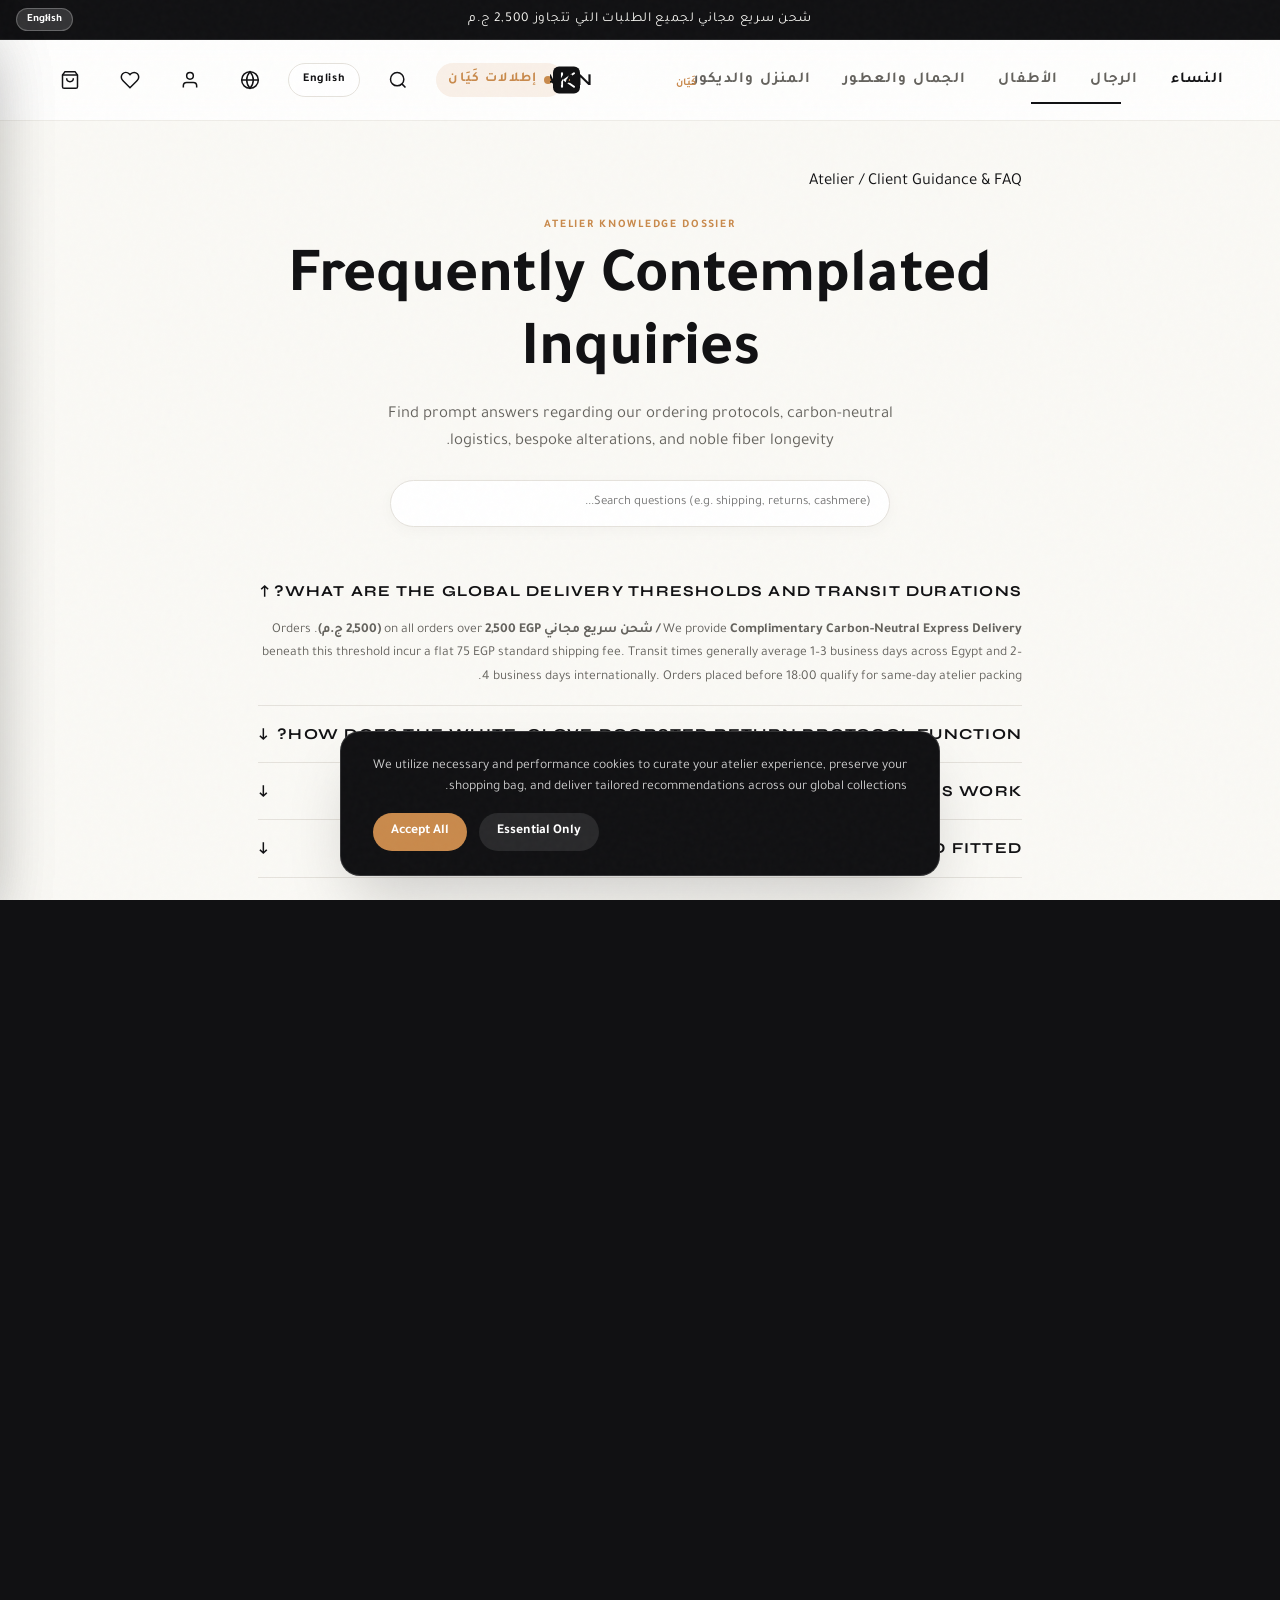
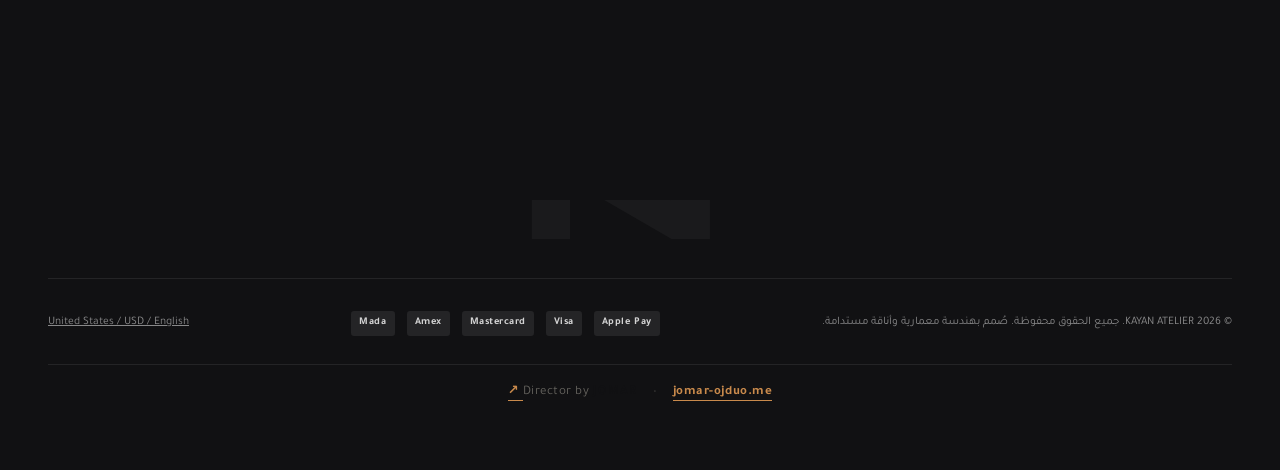
==== commit 8c79ddcd: "Update files" ====
--- a/pages/faq.html
+++ b/pages/faq.html
@@ -84,7 +84,7 @@
             <span class="pdp-accordion-icon">&darr;</span>
           </button>
           <div class="pdp-accordion-content">
-            <p>We provide <strong>Complimentary Carbon-Neutral DHL Express Delivery</strong> on all orders over $150 (AED 550 / SAR 560 / €140). Orders beneath this threshold incur a flat $15 standard shipping fee. Transit times generally average 2–4 business days worldwide. Orders placed before 18:00 GST qualify for same-day atelier packing.</p>
+            <p>We provide <strong>Complimentary Carbon-Neutral Express Delivery / شحن سريع مجاني</strong> on all orders over <strong>2,500 EGP (2,500 ج.م)</strong>. Orders beneath this threshold incur a flat 75 EGP standard shipping fee. Transit times generally average 1–3 business days across Egypt and 2–4 business days internationally. Orders placed before 18:00 qualify for same-day atelier packing.</p>
           </div>
         </div>
 
@@ -134,7 +134,7 @@
             <span class="pdp-accordion-icon">&darr;</span>
           </button>
           <div class="pdp-accordion-content">
-            <p>The Circle comprises Member, Silver Horizon, Gold Solstice, and Obsidian Circle tiers. Points accrue at 1 point per $1 acquired. Privileges include 48-hour pre-drop runway reserve, dedicated 24/7 private WhatsApp concierge, and private salon suite bookings.</p>
+            <p>The Circle comprises Member, Silver Horizon, Gold Solstice, and Obsidian Circle tiers. Points accrue at 1 point per 50 EGP acquired. Privileges include 48-hour pre-drop runway reserve, dedicated 24/7 private WhatsApp concierge, and private salon suite bookings.</p>
           </div>
         </div>
 
--- a/assets/css/layout.css
+++ b/assets/css/layout.css
@@ -96,13 +96,25 @@
 
 @media (max-width: 1024px) {
   .grid-cols-4, .grid-cols-5 {
-    grid-template-columns: repeat(2, minmax(0, 1fr));
+    grid-template-columns: repeat(3, minmax(0, 1fr));
+    gap: var(--space-md);
   }
 }
 
-@media (max-width: 640px) {
+@media (max-width: 768px) {
+  .grid-cols-3, .grid-cols-4, .grid-cols-5 {
+    grid-template-columns: repeat(2, minmax(0, 1fr));
+    gap: var(--space-sm);
+  }
+}
+
+@media (max-width: 480px) {
   .grid-cols-2, .grid-cols-3, .grid-cols-4, .grid-cols-5 {
-    grid-template-columns: repeat(1, minmax(0, 1fr));
+    grid-template-columns: repeat(2, minmax(0, 1fr));
+    gap: 10px;
+  }
+  .grid-cols-1 {
+    grid-template-columns: 1fr;
   }
 }
 
--- a/assets/css/components/header.css
+++ b/assets/css/components/header.css
@@ -403,3 +403,124 @@
   z-index: 101;
   transition: width 0.1s ease-out;
 }
+
+/* ==========================================================================
+   MOBILE BOTTOM NAVIGATION & MOBILE HEADER OPTIMIZATIONS
+   ========================================================================== */
+
+.mobile-bottom-nav {
+  display: none;
+}
+
+@media (max-width: 768px) {
+  body {
+    padding-bottom: calc(64px + env(safe-area-inset-bottom, 0px)) !important;
+  }
+
+  .mobile-bottom-nav {
+    display: flex;
+    position: fixed;
+    bottom: 0;
+    left: 0;
+    right: 0;
+    height: calc(58px + env(safe-area-inset-bottom, 0px));
+    padding-bottom: env(safe-area-inset-bottom, 0px);
+    background: rgba(250, 249, 245, 0.94);
+    backdrop-filter: blur(20px);
+    -webkit-backdrop-filter: blur(20px);
+    border-top: 1px solid var(--color-border);
+    z-index: 998;
+    align-items: center;
+    justify-content: space-around;
+    box-shadow: 0 -4px 20px rgba(0, 0, 0, 0.06);
+  }
+
+  [data-theme="dark"] .mobile-bottom-nav {
+    background: rgba(18, 18, 20, 0.94);
+    border-top-color: rgba(255, 255, 255, 0.1);
+  }
+
+  .mobile-nav-tab {
+    flex: 1;
+    display: flex;
+    flex-direction: column;
+    align-items: center;
+    justify-content: center;
+    gap: 3px;
+    height: 100%;
+    background: none;
+    border: none;
+    color: var(--color-text-subtle);
+    font-size: 10px;
+    font-weight: 600;
+    text-decoration: none;
+    cursor: pointer;
+    transition: color 0.2s ease, transform 0.15s ease;
+    -webkit-tap-highlight-color: transparent;
+  }
+
+  .mobile-nav-tab:active {
+    transform: scale(0.92);
+  }
+
+  .mobile-nav-tab.active,
+  .mobile-nav-tab:hover {
+    color: var(--color-primary);
+  }
+
+  .mobile-nav-tab svg {
+    width: 20px;
+    height: 20px;
+  }
+
+  .mobile-tab-icon-wrap {
+    position: relative;
+    display: flex;
+    align-items: center;
+    justify-content: center;
+  }
+
+  .mobile-nav-badge {
+    position: absolute;
+    top: -5px;
+    right: -8px;
+    background: var(--color-accent);
+    color: #FFFFFF;
+    font-size: 9px;
+    font-weight: 800;
+    min-width: 15px;
+    height: 15px;
+    border-radius: 999px;
+    display: flex;
+    align-items: center;
+    justify-content: center;
+    padding: 0 3px;
+  }
+
+  .mobile-nav-badge.empty {
+    display: none;
+  }
+
+  /* Cleaner top header on phone screens */
+  .header-container {
+    height: 56px;
+    padding-inline: 12px;
+  }
+
+  .kayan-logo-svg {
+    width: 140px;
+    height: 30px;
+  }
+
+  #header-search-btn,
+  #header-account-btn,
+  #header-wishlist-btn {
+    display: none;
+  }
+
+  .header-lang-btn {
+    padding: 4px 10px;
+    height: 30px;
+    font-size: 11px;
+  }
+}
--- a/assets/css/components/product-card.css
+++ b/assets/css/components/product-card.css
@@ -327,3 +327,84 @@
   padding: 1px 4px;
   border-radius: var(--radius-xs);
 }
+
+/* ==========================================================================
+   Mobile & Tablet Responsiveness for Product Cards
+   ========================================================================== */
+
+@media (max-width: 768px) {
+  .product-card {
+    border-radius: var(--radius-sm);
+  }
+
+  .product-card-body {
+    padding: 10px 8px;
+    gap: 2px;
+  }
+
+  .product-brand {
+    font-size: 10px;
+    letter-spacing: 0.06em;
+  }
+
+  .product-name {
+    font-size: 13px;
+    white-space: normal;
+    display: -webkit-box;
+    -webkit-line-clamp: 2;
+    -webkit-box-orient: vertical;
+    overflow: hidden;
+    line-height: 1.3;
+  }
+
+  .product-price {
+    font-size: 13px;
+  }
+
+  .product-price-original {
+    font-size: 11px;
+  }
+
+  .product-badge {
+    font-size: 8.5px;
+    padding: 2px 6px;
+    letter-spacing: 0.04em;
+  }
+
+  .product-wishlist-btn {
+    width: 32px;
+    height: 32px;
+    top: 6px;
+    inset-inline-end: 6px;
+  }
+
+  .product-wishlist-btn svg {
+    width: 16px;
+    height: 16px;
+  }
+
+  .product-quick-actions {
+    display: none; /* Hide desktop hover actions on touch for clean mobile UI */
+  }
+
+  .product-swatches {
+    gap: 4px;
+    margin-bottom: 2px;
+  }
+
+  .color-swatch-dot {
+    width: 10px;
+    height: 10px;
+  }
+}
+
+/* Touch device specific adjustments */
+@media (hover: none) {
+  .product-card-img-secondary {
+    display: none; /* Prevent sticky hover flickering on phone touch */
+  }
+  
+  .product-card:hover .product-card-img-primary {
+    transform: none;
+  }
+}
--- a/assets/css/pages/product.css
+++ b/assets/css/pages/product.css
@@ -56,7 +56,10 @@
   flex-direction: row;
   gap: var(--space-xs);
   overflow-x: auto;
-  padding-bottom: 4px;
+  padding-bottom: 6px;
+  -webkit-overflow-scrolling: touch;
+  scroll-snap-type: x mandatory;
+  scrollbar-width: thin;
 }
 
 @media (min-width: 768px) {
@@ -66,6 +69,7 @@
     max-height: 680px;
     width: 84px;
     flex-shrink: 0;
+    scroll-snap-type: none;
   }
 }
 
@@ -80,6 +84,7 @@
   transition: border-color var(--transition-fast), transform var(--transition-fast);
   background: var(--color-surface);
   flex-shrink: 0;
+  scroll-snap-align: start;
 }
 
 .pdp-thumb-item:hover,
